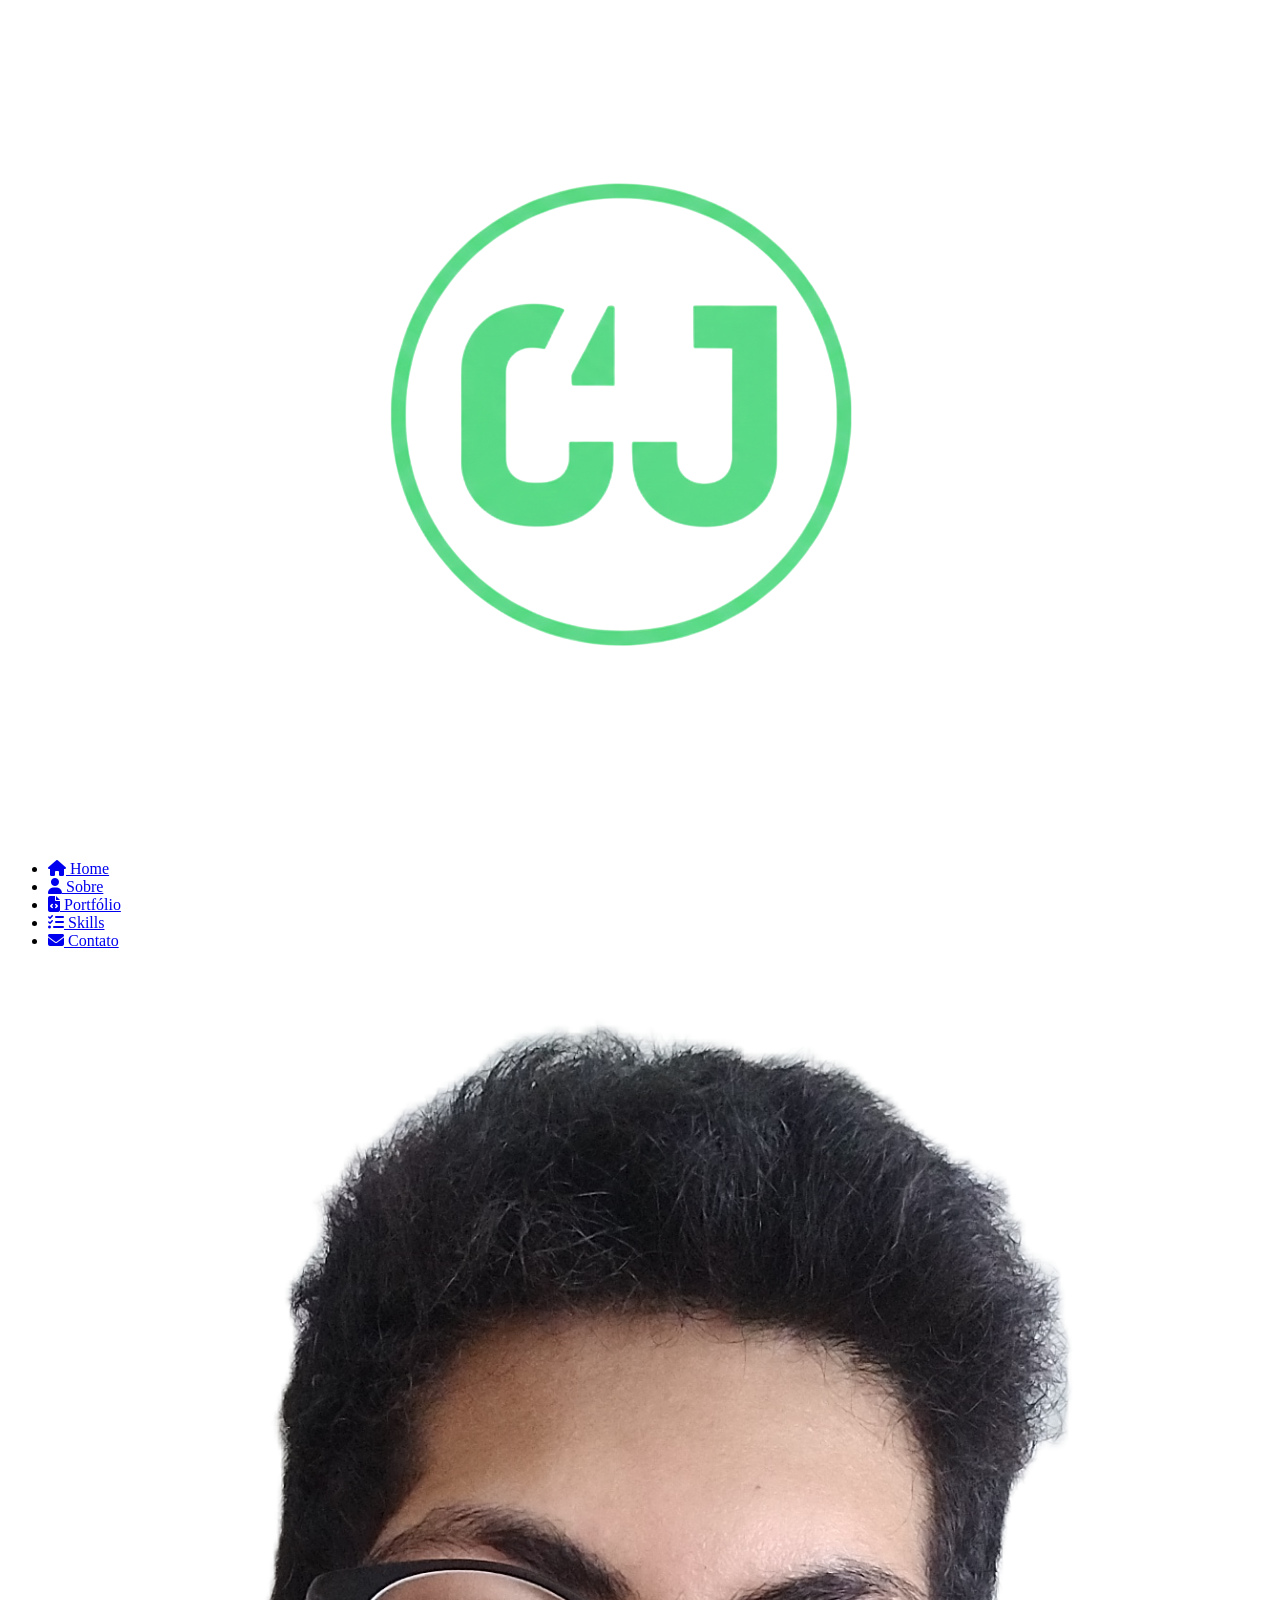
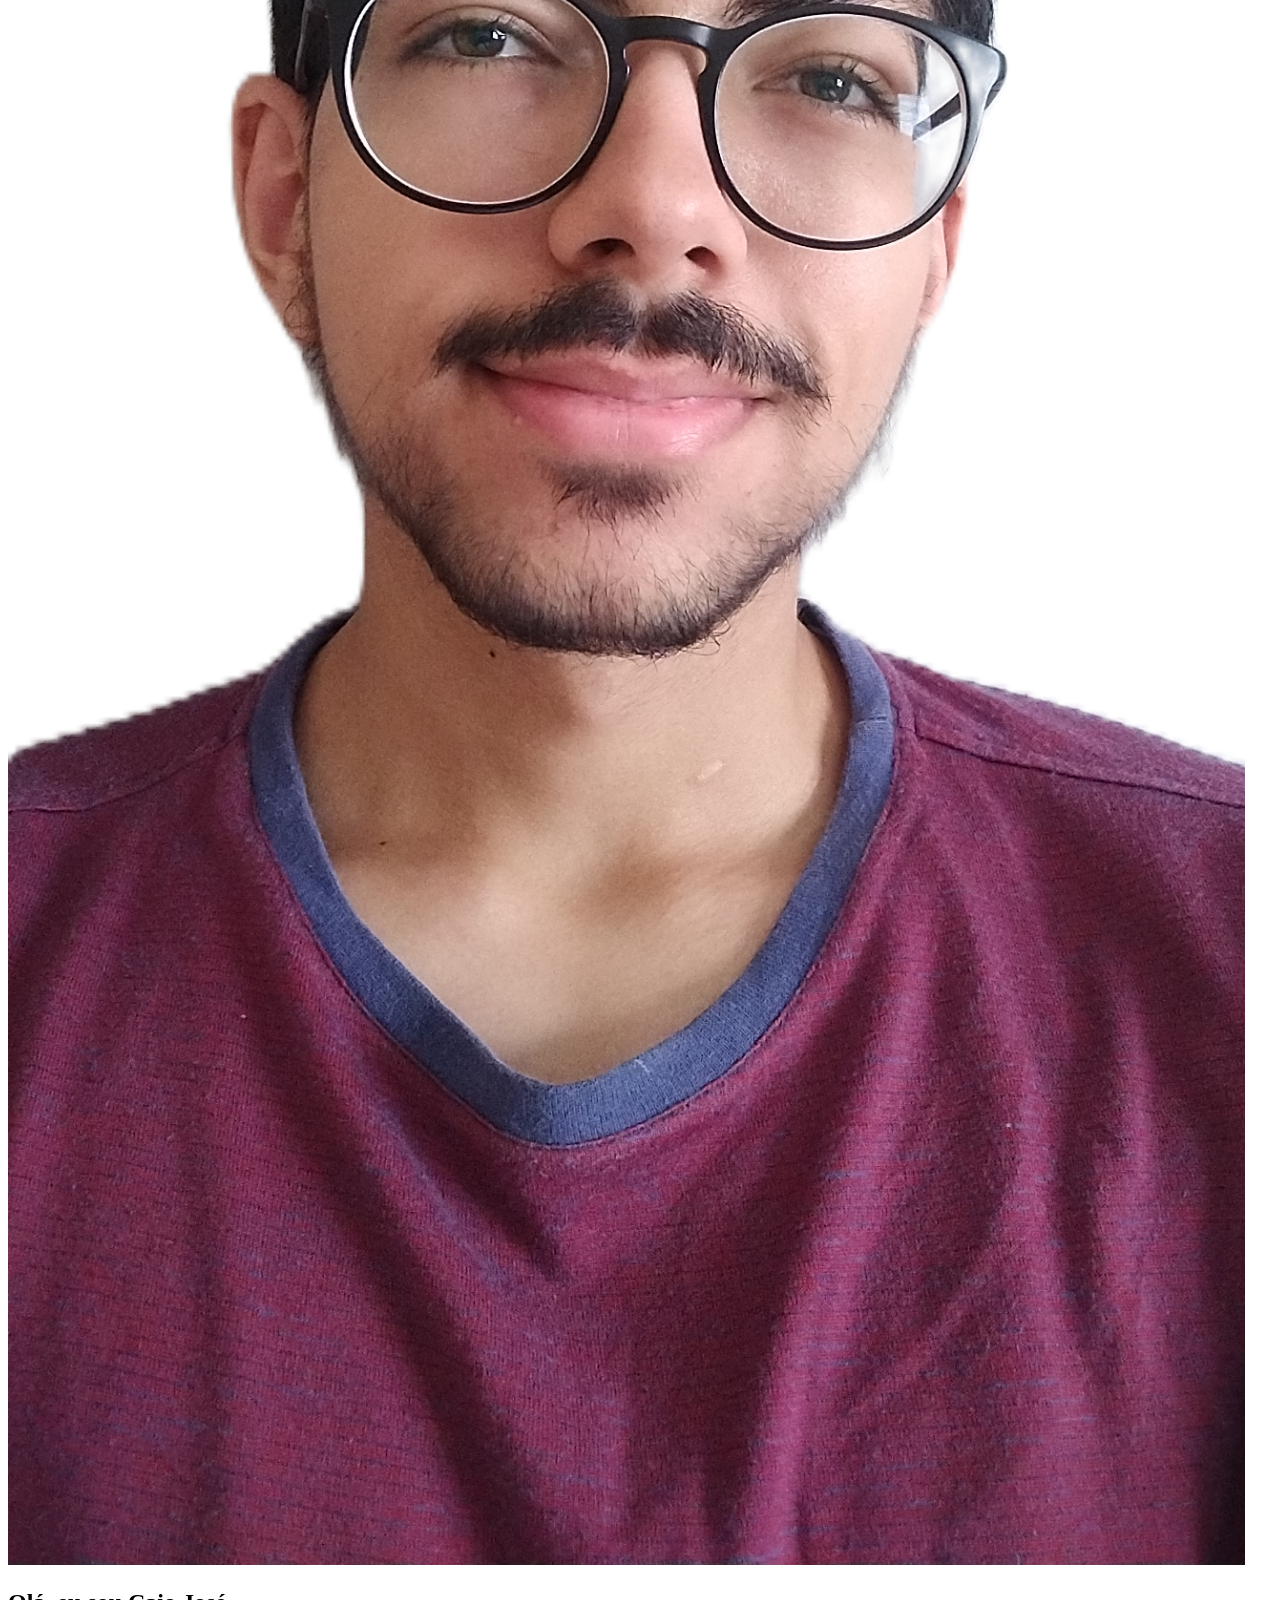
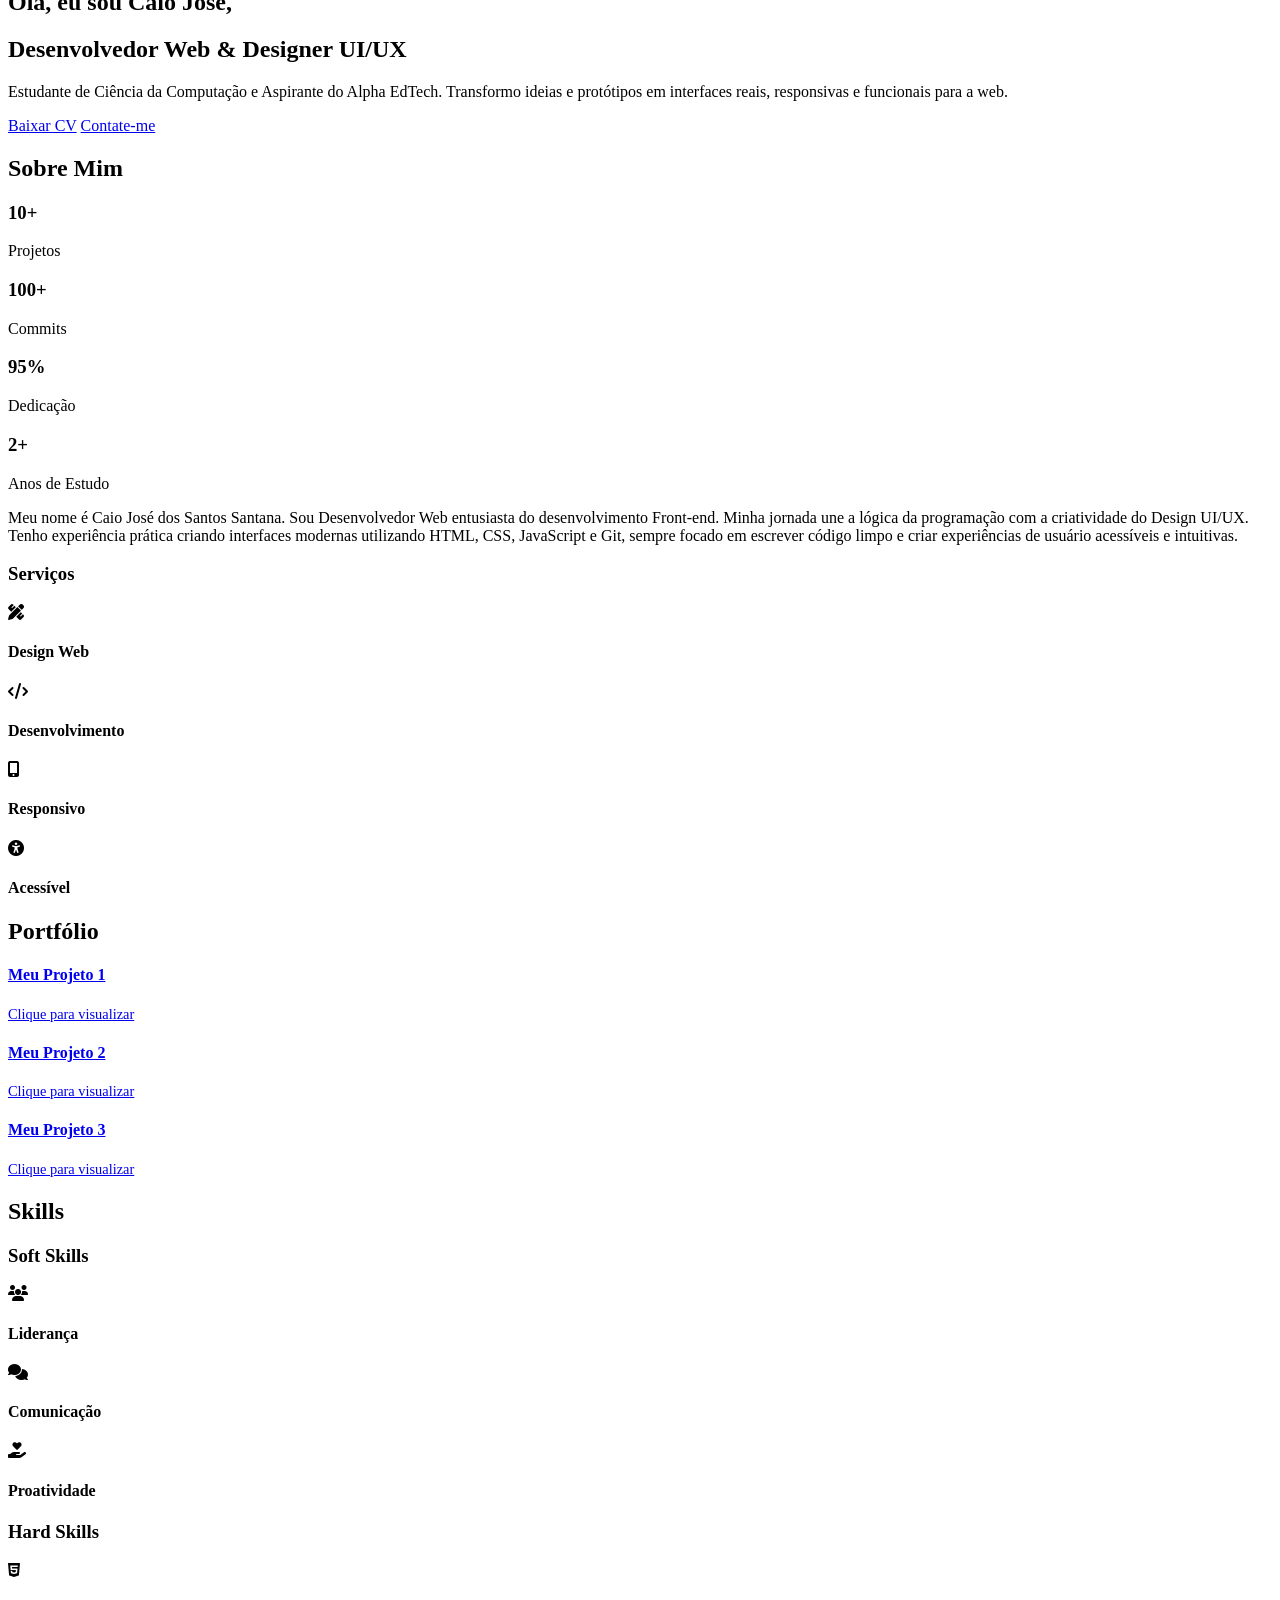
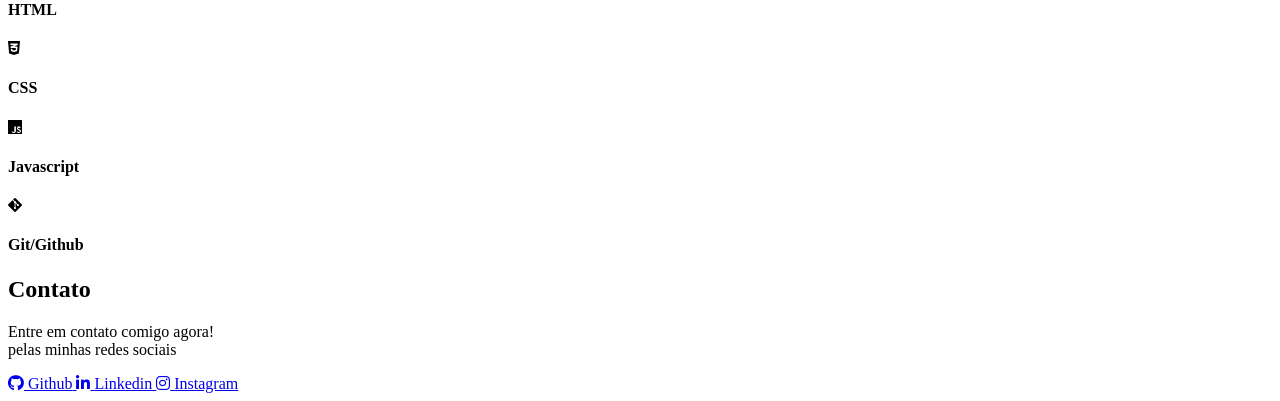
==== index.html @ 1dcded81 "fix images" ====
<!DOCTYPE html>
<html lang="pt-br">
<head>
    <meta charset="UTF-8">
    <meta name="viewport" content="width=device-width, initial-scale=1.0">
    <title>Portfólio - Caio José</title>

    <link rel="preconnect" href="https://fonts.googleapis.com">
    <link rel="preconnect" href="https://fonts.gstatic.com" crossorigin>
    <link href="https://fonts.googleapis.com/css2?family=Poppins:wght@300;400;500;600;700&display=swap" rel="stylesheet">

    <link rel="stylesheet" href="https://cdnjs.cloudflare.com/ajax/libs/font-awesome/6.4.0/css/all.min.css">

    <link rel="stylesheet" href="style.css">
</head>
<body>

    <aside class="sidebar">
        <div class="logo-container">
            <img src="/imagens/Logo CJ.png" alt="Logo CJ" class="logo">
        </div>

        <nav class="main-nav">
            <ul>
                <li class="active"><a href="#home"><i class="fa-solid fa-house"></i> Home</a></li>
                <li><a href="#sobre"><i class="fa-solid fa-user"></i> Sobre</a></li>
                <li><a href="#portfolio"><i class="fa-solid fa-file-code"></i> Portfólio</a></li>
                <li><a href="#skills"><i class="fa-solid fa-list-check"></i> Skills</a></li>
                <li><a href="#contato"><i class="fa-solid fa-envelope"></i> Contato</a></li>
            </ul>
        </nav>
    </aside>

    <main class="main-content">

        <section id="home" class="home-section">
            <div class="home-content">
                <div class="profile-image-container">
                    <img src="/imagens/Foto profile.png" alt="Foto de Caio José" class="profile-image">
                </div>
                <div class="home-text">
                    <h1>Olá, eu sou <span class="highlight">Caio José</span>,</h1>
                    <h2>Desenvolvedor Web & Designer UI/UX</h2>
                    <p>Estudante de Ciência da Computação e Aspirante do Alpha EdTech. Transformo ideias e protótipos em interfaces reais, responsivas e funcionais para a web.</p>
                    <div class="home-buttons">
                        <a href="../CV/cv_0542487660193746.rtf" download class="btn btn-primary">Baixar CV</a>
                        
                        <a href="#contato" class="btn btn-secondary">Contate-me</a>
                    </div>
                </div>
            </div>
        </section>

        <section id="sobre" class="section-container">
            <h2 class="section-title">Sobre Mim</h2>
            
            <div class="sobre-content">
                <div class="stats-grid">
                    <div class="stat-item">
                        <h3>10+</h3>
                        <p>Projetos</p>
                    </div>
                    <div class="stat-item">
                        <h3>100+</h3>
                        <p>Commits</p>
                    </div>
                    <div class="stat-item">
                        <h3>95%</h3>
                        <p>Dedicação</p>
                    </div>
                    <div class="stat-item">
                        <h3>2+</h3>
                        <p>Anos de Estudo</p>
                    </div>
                </div>
                
                <div class="sobre-text">
                    <p>Meu nome é Caio José dos Santos Santana. Sou Desenvolvedor Web entusiasta do desenvolvimento Front-end. Minha jornada une a lógica da programação com a criatividade do Design UI/UX. Tenho experiência prática criando interfaces modernas utilizando HTML, CSS, JavaScript e Git, sempre focado em escrever código limpo e criar experiências de usuário acessíveis e intuitivas.</p>
                </div>
            </div>

            <h3 class="subsection-title">Serviços</h3>
            <div class="services-grid">
                <div class="service-card">
                    <i class="fa-solid fa-pen-ruler service-icon"></i>
                    <h4>Design Web</h4>
                </div>
                <div class="service-card">
                    <i class="fa-solid fa-code service-icon"></i>
                    <h4>Desenvolvimento</h4>
                </div>
                <div class="service-card">
                    <i class="fa-solid fa-mobile-screen-button service-icon"></i>
                    <h4>Responsivo</h4>
                </div>
                <div class="service-card">
                    <i class="fa-solid fa-universal-access service-icon"></i>
                    <h4>Acessível</h4>
                </div>
            </div>
        </section>

        <section id="portfolio" class="section-container">
             <h2 class="section-title">Portfólio</h2>
             <div class="portfolio-grid">
                
                 <a href="https://coldpotato34.github.io/Projeto-css-1/html/index.html" target="_blank" class="portfolio-link">
                     <div class="project-card">
                         <div class="project-image" style="background-image: url('/imagens/Card2.png');"></div>
                         <div class="project-info">
                             <h4>Meu Projeto 1</h4>
                             <p style="font-size: 0.9rem;">Clique para visualizar</p>
                         </div>
                     </div>
                 </a>

                 <a href="https://coldpotato34.github.io/Projeto-css-2/html/index.html" target="_blank" class="portfolio-link">
                    <div class="project-card">
                        <div class="project-image" style="background-image: url('/imagens/Card3.png');"></div>
                        <div class="project-info">
                            <h4>Meu Projeto 2</h4>
                            <p style="font-size: 0.9rem;">Clique para visualizar</p>
                        </div>
                    </div>
                </a>

                <a href="https://coldpotato34.github.io/Projeto-js-1/html/index.html" target="_blank" class="portfolio-link">
                    <div class="project-card">
                        <div class="project-image" style="background-image: url('/imagens/Card1.png');"></div>
                        <div class="project-info">
                            <h4>Meu Projeto 3</h4>
                            <p style="font-size: 0.9rem;">Clique para visualizar</p>
                        </div>
                    </div>
                </a>

             </div>
        </section>

        <section id="skills" class="section-container">
            <h2 class="section-title">Skills</h2>

            <h3 class="subsection-title">Soft Skills</h3>
            <div class="skills-grid soft-skills">
                <div class="skill-card blue">
                    <i class="fa-solid fa-users skill-icon"></i>
                    <h4>Liderança</h4>
                </div>
                <div class="skill-card blue">
                    <i class="fa-solid fa-comments skill-icon"></i>
                    <h4>Comunicação</h4>
                </div>
                <div class="skill-card blue">
                    <i class="fa-solid fa-hand-holding-heart skill-icon"></i>
                    <h4>Proatividade</h4>
                </div>
            </div>

            <h3 class="subsection-title">Hard Skills</h3>
            <div class="skills-grid hard-skills">
                <div class="skill-card green">
                    <i class="fa-brands fa-html5 skill-icon"></i>
                    <h4>HTML</h4>
                </div>
                <div class="skill-card green">
                    <i class="fa-brands fa-css3-alt skill-icon"></i>
                    <h4>CSS</h4>
                </div>
                <div class="skill-card green">
                    <i class="fa-brands fa-js skill-icon"></i>
                    <h4>Javascript</h4>
                </div>
                <div class="skill-card green">
                    <i class="fa-brands fa-git-alt skill-icon"></i>
                    <h4>Git/Github</h4>
                </div>
            </div>
        </section>

        <section id="contato" class="section-container">
            <h2 class="section-title">Contato</h2>
            <p class="contato-subtitle">Entre em contato comigo agora!<br>pelas minhas redes sociais</p>

            <div class="social-links">
                <a href="https://github.com/ColdPotato34" class="social-icon" target="_blank">
                    <i class="fa-brands fa-github"></i>
                    <span>Github</span>
                </a>
                <a href="https://www.linkedin.com/in/caio-jose-dos-santos-santana-40a650268" class="social-icon" target="_blank">
                    <i class="fa-brands fa-linkedin-in"></i>
                    <span>Linkedin</span>
                </a>
                <a href="https://www.instagram.com/caiojss1?igsh=MTdlcGp5YW1hdmt3NA==" class="social-icon" target="_blank">
                    <i class="fa-brands fa-instagram"></i>
                    <span>Instagram</span>
                </a>
            </div>
        </section>

    </main>

    <script src="scripts.js" defer></script>
</body>
</html>
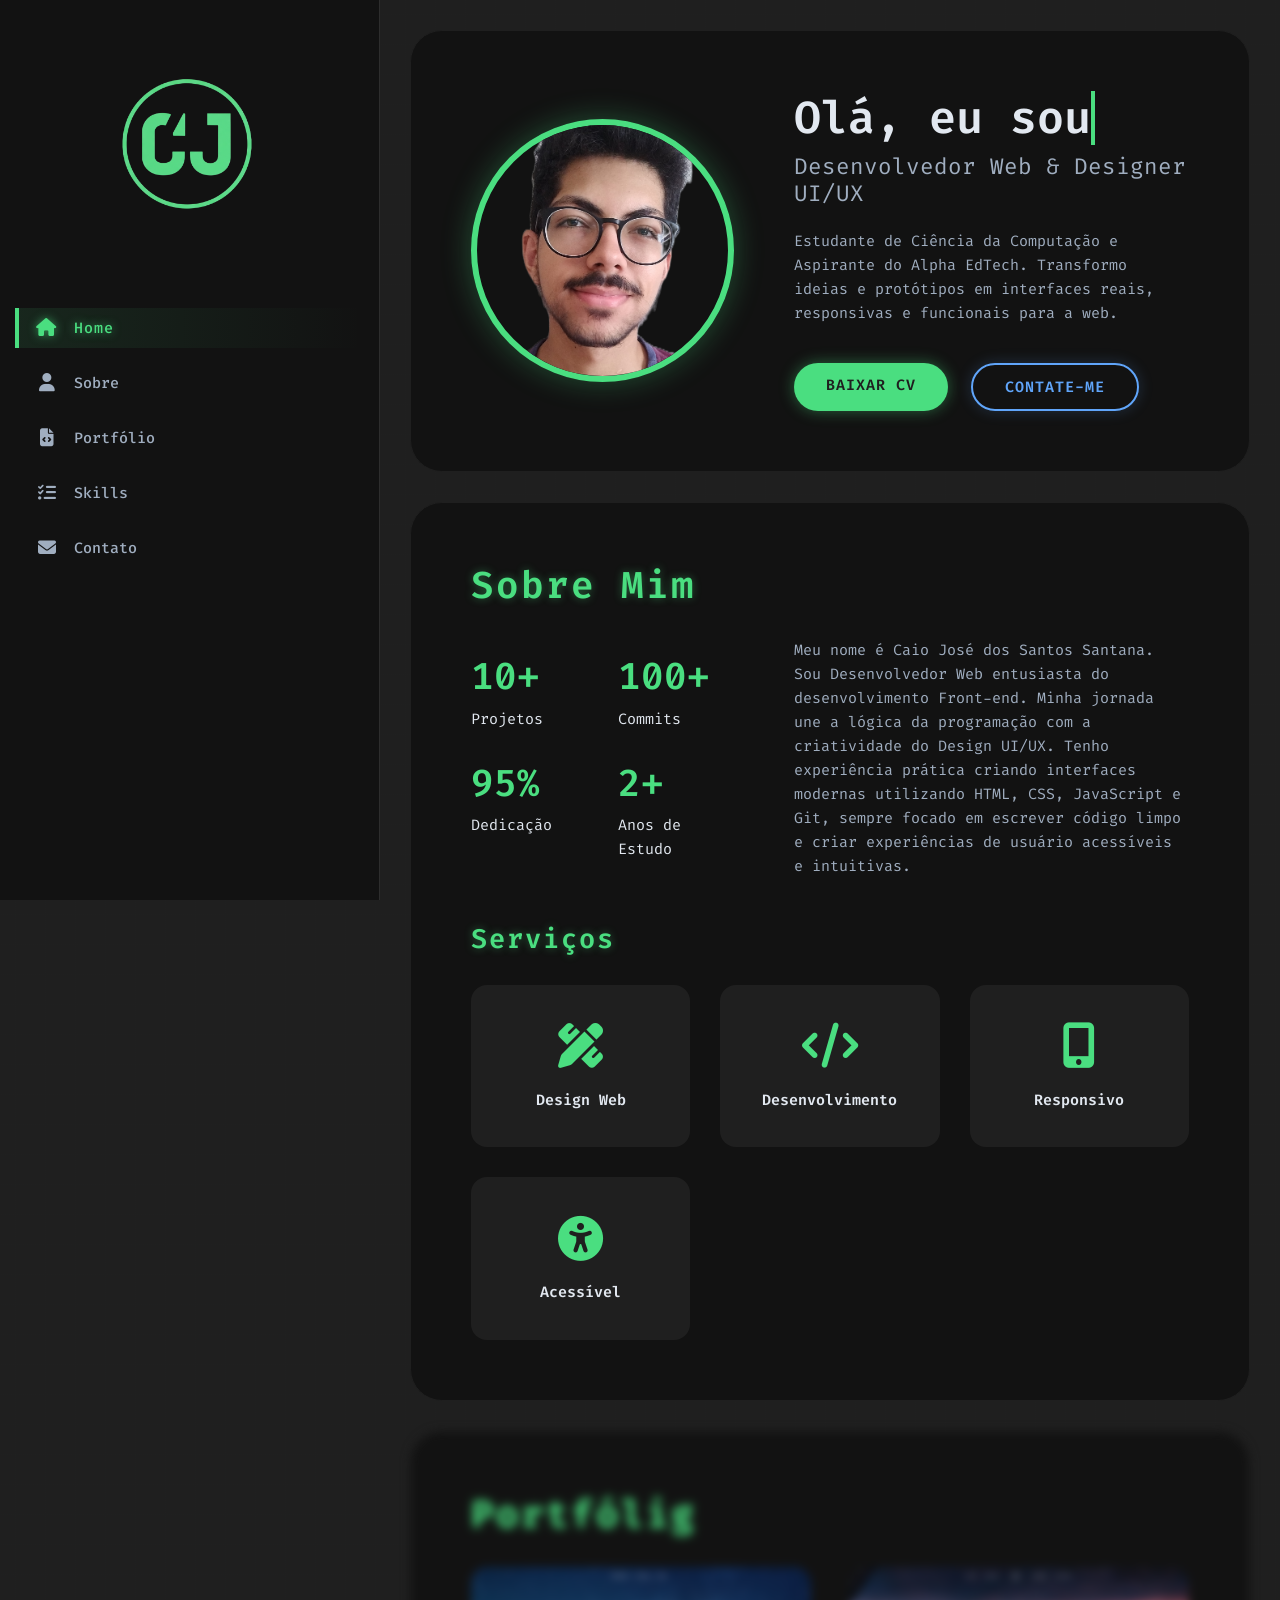
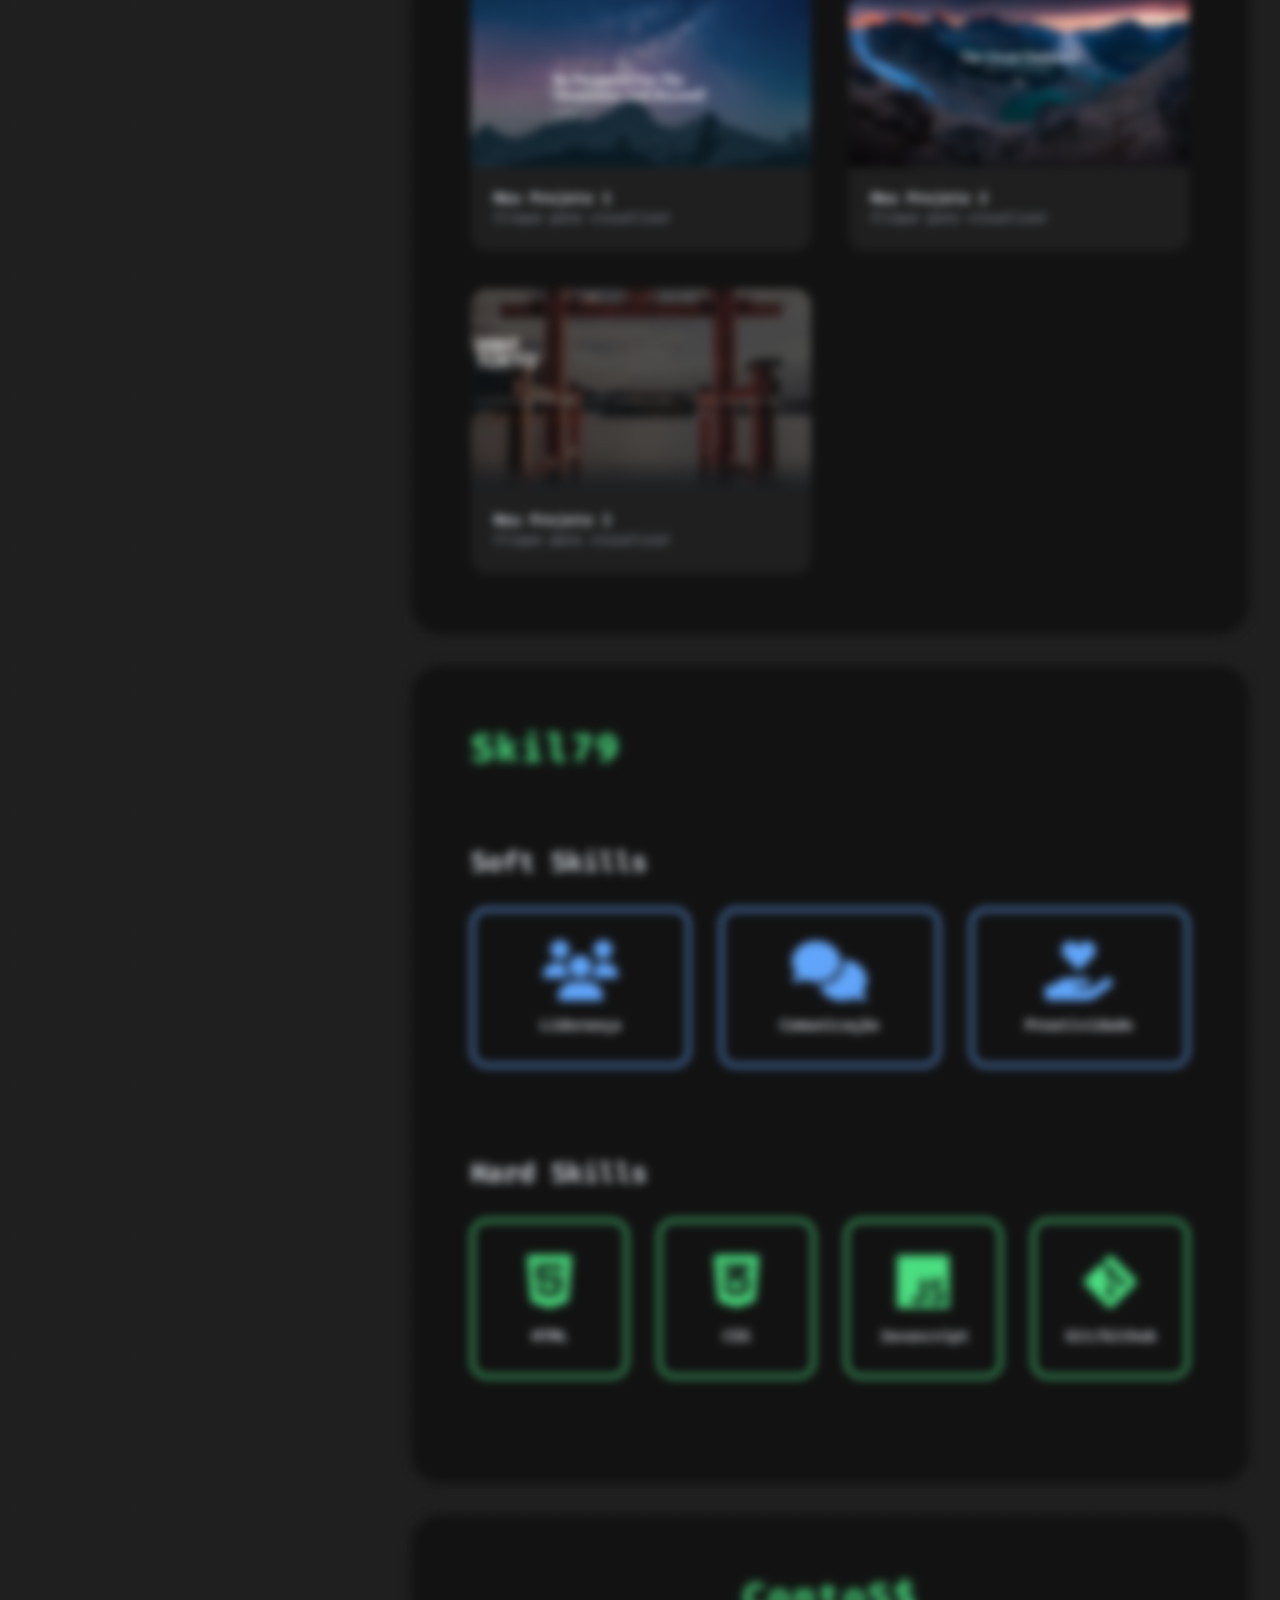
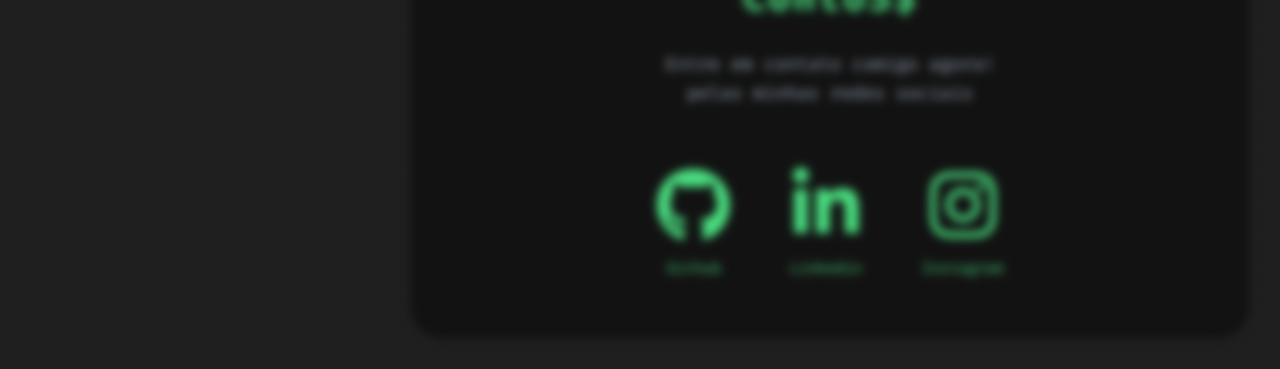
==== commit 73f2a2bf: "feat: complete layout update, animations, and responsiveness." ====
--- a/index.html
+++ b/index.html
@@ -7,26 +7,25 @@
 
     <link rel="preconnect" href="https://fonts.googleapis.com">
     <link rel="preconnect" href="https://fonts.gstatic.com" crossorigin>
-    <link href="https://fonts.googleapis.com/css2?family=Poppins:wght@300;400;500;600;700&display=swap" rel="stylesheet">
+    <link href="https://fonts.googleapis.com/css2?family=Fira+Code:wght@300;400;500;600;700&display=swap" rel="stylesheet">
 
     <link rel="stylesheet" href="https://cdnjs.cloudflare.com/ajax/libs/font-awesome/6.4.0/css/all.min.css">
-
     <link rel="stylesheet" href="style.css">
 </head>
 <body>
 
     <aside class="sidebar">
         <div class="logo-container">
-            <img src="/imagens/Logo CJ.png" alt="Logo CJ" class="logo">
+            <img src="imagens/Logo-CJ.png" alt="Logo CJ" class="logo">
         </div>
 
         <nav class="main-nav">
             <ul>
-                <li class="active"><a href="#home"><i class="fa-solid fa-house"></i> Home</a></li>
-                <li><a href="#sobre"><i class="fa-solid fa-user"></i> Sobre</a></li>
-                <li><a href="#portfolio"><i class="fa-solid fa-file-code"></i> Portfólio</a></li>
-                <li><a href="#skills"><i class="fa-solid fa-list-check"></i> Skills</a></li>
-                <li><a href="#contato"><i class="fa-solid fa-envelope"></i> Contato</a></li>
+                <li class="active"><a href="#home" class="hacker-link"><i class="fa-solid fa-house"></i> Home</a></li>
+                <li><a href="#sobre" class="hacker-link"><i class="fa-solid fa-user"></i> Sobre</a></li>
+                <li><a href="#portfolio" class="hacker-link"><i class="fa-solid fa-file-code"></i> Portfólio</a></li>
+                <li><a href="#skills" class="hacker-link"><i class="fa-solid fa-list-check"></i> Skills</a></li>
+                <li><a href="#contato" class="hacker-link"><i class="fa-solid fa-envelope"></i> Contato</a></li>
             </ul>
         </nav>
     </aside>
@@ -36,15 +35,15 @@
         <section id="home" class="home-section">
             <div class="home-content">
                 <div class="profile-image-container">
-                    <img src="/imagens/Foto profile.png" alt="Foto de Caio José" class="profile-image">
+                    <img src="imagens/Foto-profile.png" alt="Foto de Caio José" class="profile-image">
                 </div>
                 <div class="home-text">
-                    <h1>Olá, eu sou <span class="highlight">Caio José</span>,</h1>
+                    <h1 class="typing-effect" data-text="Olá, eu sou Caio José,"></h1>
+                    
                     <h2>Desenvolvedor Web & Designer UI/UX</h2>
                     <p>Estudante de Ciência da Computação e Aspirante do Alpha EdTech. Transformo ideias e protótipos em interfaces reais, responsivas e funcionais para a web.</p>
                     <div class="home-buttons">
-                        <a href="../CV/cv_0542487660193746.rtf" download class="btn btn-primary">Baixar CV</a>
-                        
+                        <a href="CV/cv_0542487660193746.rtf" download class="btn btn-primary">Baixar CV</a>
                         <a href="#contato" class="btn btn-secondary">Contate-me</a>
                     </div>
                 </div>
@@ -52,7 +51,7 @@
         </section>
 
         <section id="sobre" class="section-container">
-            <h2 class="section-title">Sobre Mim</h2>
+            <h2 class="section-title hacker-title" data-value="Sobre Mim">Sobre Mim</h2>
             
             <div class="sobre-content">
                 <div class="stats-grid">
@@ -79,7 +78,7 @@
                 </div>
             </div>
 
-            <h3 class="subsection-title">Serviços</h3>
+            <h3 class="subsection-title hacker-title" data-value="Serviços">Serviços</h3>
             <div class="services-grid">
                 <div class="service-card">
                     <i class="fa-solid fa-pen-ruler service-icon"></i>
@@ -101,44 +100,40 @@
         </section>
 
         <section id="portfolio" class="section-container">
-             <h2 class="section-title">Portfólio</h2>
+             <h2 class="section-title hacker-title" data-value="Portfólio">Portfólio</h2>
              <div class="portfolio-grid">
-                
                  <a href="https://coldpotato34.github.io/Projeto-css-1/html/index.html" target="_blank" class="portfolio-link">
                      <div class="project-card">
-                         <div class="project-image" style="background-image: url('/imagens/Card2.png');"></div>
+                         <div class="project-image" style="background-image: url('imagens/Card2.png');"></div>
                          <div class="project-info">
                              <h4>Meu Projeto 1</h4>
                              <p style="font-size: 0.9rem;">Clique para visualizar</p>
                          </div>
                      </div>
                  </a>
-
                  <a href="https://coldpotato34.github.io/Projeto-css-2/html/index.html" target="_blank" class="portfolio-link">
                     <div class="project-card">
-                        <div class="project-image" style="background-image: url('/imagens/Card3.png');"></div>
+                        <div class="project-image" style="background-image: url('imagens/Card3.png');"></div>
                         <div class="project-info">
                             <h4>Meu Projeto 2</h4>
                             <p style="font-size: 0.9rem;">Clique para visualizar</p>
                         </div>
                     </div>
                 </a>
-
                 <a href="https://coldpotato34.github.io/Projeto-js-1/html/index.html" target="_blank" class="portfolio-link">
                     <div class="project-card">
-                        <div class="project-image" style="background-image: url('/imagens/Card1.png');"></div>
+                        <div class="project-image" style="background-image: url('imagens/Card1.png');"></div>
                         <div class="project-info">
                             <h4>Meu Projeto 3</h4>
                             <p style="font-size: 0.9rem;">Clique para visualizar</p>
                         </div>
                     </div>
                 </a>
-
              </div>
         </section>
 
         <section id="skills" class="section-container">
-            <h2 class="section-title">Skills</h2>
+            <h2 class="section-title hacker-title" data-value="Skills">Skills</h2>
 
             <h3 class="subsection-title">Soft Skills</h3>
             <div class="skills-grid soft-skills">
@@ -178,7 +173,7 @@
         </section>
 
         <section id="contato" class="section-container">
-            <h2 class="section-title">Contato</h2>
+            <h2 class="section-title hacker-title" data-value="Contato">Contato</h2>
             <p class="contato-subtitle">Entre em contato comigo agora!<br>pelas minhas redes sociais</p>
 
             <div class="social-links">
--- a/style.css
+++ b/style.css
@@ -0,0 +1,762 @@
+/* Variáveis e Reset */
+:root {
+    --bg-primary: #1F1F1F;
+    --bg-secondary: #121212;
+    --accent-green: #4ADE80;
+    --accent-blue: #60A5FA;
+    --text-light: #E2E8F0;
+    --font-main: 'Fira Code', monospace;
+    --font-mono: 'Fira Code', monospace;
+    --sidebar-width: 380px;
+}
+
+* {
+    margin: 0;
+    padding: 0;
+    box-sizing: border-box;
+}
+
+html {
+    scroll-behavior: smooth;
+    font-size: 15px;
+    /* Evita overflow horizontal no mobile */
+    overflow-x: hidden;
+}
+
+body {
+    font-family: var(--font-main);
+    background-color: var(--bg-primary);
+    color: var(--text-light);
+    display: flex;
+    min-height: 100vh;
+    overflow-x: hidden;
+    position: relative;
+    
+    /* Background Grid Estático */
+    background-image: 
+        linear-gradient(rgba(31, 31, 31, 0.95), rgba(31, 31, 31, 0.95)),
+        linear-gradient(0deg, transparent 24%, rgba(74, 222, 128, 0.05) 25%, rgba(74, 222, 128, 0.05) 26%, transparent 27%, transparent 74%, rgba(74, 222, 128, 0.05) 75%, rgba(74, 222, 128, 0.05) 76%, transparent 77%, transparent),
+        linear-gradient(90deg, transparent 24%, rgba(74, 222, 128, 0.05) 25%, rgba(74, 222, 128, 0.05) 26%, transparent 27%, transparent 74%, rgba(74, 222, 128, 0.05) 75%, rgba(74, 222, 128, 0.05) 76%, transparent 77%, transparent);
+    background-size: 100% 100%, 60px 60px, 60px 60px;
+}
+
+/* Animações Keyframes */
+@keyframes slideInLeft {
+    from {
+        transform: translateX(-100%);
+        opacity: 0;
+    }
+    to {
+        transform: translateX(0);
+        opacity: 1;
+    }
+}
+
+@keyframes cyberPopIn {
+    0% {
+        opacity: 0;
+        transform: scale(0.8) translateY(20px);
+        filter: brightness(0) blur(5px);
+    }
+    60% {
+        filter: brightness(2)
+        blur(0px)
+        drop-shadow(0 0 10px var(--accent-green));
+    }
+    100% {
+        opacity: 1;
+        transform: scale(1) translateY(0);
+        filter: brightness(1) drop-shadow(0 0 0 transparent);
+    }
+}
+
+@keyframes blink-cursor {
+    from, to {
+        border-color: transparent;
+    }
+    50% {
+        border-color: var(--accent-green);
+    }
+}
+
+/* Tipografia e Utilitários */
+h1, h2, h3, h4 {
+    font-weight: 600;
+    line-height: 1.2;
+    /* Quebra palavras longas se necessário no mobile */
+    word-wrap: break-word; 
+}
+
+p {
+    font-weight: 400;
+    line-height: 1.6;
+    color: #a0aec0;
+}
+
+a {
+    text-decoration: none;
+    color: inherit;
+}
+
+.highlight {
+    color: var(--accent-green);
+}
+
+.home-content,
+.sobre-content,
+.portfolio-grid,
+.skills-grid,
+.services-grid,
+#contato {
+    max-width: 1100px;
+    margin: 0 auto;
+    width: 100%;
+}
+
+/* Títulos Estilo Hacker */
+.hacker-title {
+    font-family: var(--font-mono);
+    letter-spacing: 2px;
+    color: var(--accent-green);
+    text-shadow: 0 0 8px rgba(74, 222, 128, 0.4);
+    display: inline-block;
+    min-width: 1ch;
+    /* Garante que o título não estoure a tela no mobile */
+    max-width: 100%;
+}
+
+/* Efeito de Digitação */
+.typing-effect {
+    font-family: var(--font-mono);
+    border-right: 4px solid var(--accent-green);
+    white-space: nowrap;
+    overflow: hidden;
+    animation: blink-cursor 0.75s step-end infinite;
+    min-height: 1.2em;
+    color: var(--text-light);
+    display: inline-block;
+    /* Importante para mobile: */
+    max-width: 100%;
+    text-overflow: ellipsis; 
+}
+
+.typing-highlight {
+    color: var(--accent-green);
+    text-shadow: 0 0 10px rgba(74, 222, 128, 0.8);
+}
+
+/* Títulos de Seção */
+.section-title {
+    font-size: 2.5rem;
+    margin-bottom: 2rem;
+    position: relative;
+}
+
+.subsection-title {
+    font-size: 1.8rem;
+    margin: 3rem 0 2rem;
+}
+
+/* Botões com Efeito Scanline e Suporte a Touch */
+.btn {
+    display: inline-block;
+    padding: 12px 32px;
+    border-radius: 50px;
+    font-weight: 600;
+    text-transform: uppercase;
+    letter-spacing: 1px;
+    border: none;
+    cursor: pointer;
+    position: relative;
+    overflow: hidden;
+    z-index: 1;
+    transition: all 0.4s ease;
+    /* Evita zoom duplo no mobile ao clicar rápido */
+    touch-action: manipulation;
+}
+
+.btn::before {
+    content: '';
+    position: absolute;
+    top: 0;
+    left: -100%;
+    width: 100%;
+    height: 100%;
+    background: linear-gradient(120deg, transparent, rgba(255, 255, 255, 0.4), transparent);
+    transition: all 0.6s;
+    z-index: -1;
+}
+
+/* Hover e Active (Touch) */
+.btn:hover,
+.btn:active {
+    transform: translateY(-5px);
+}
+
+.btn:hover::before,
+.btn:active::before {
+    left: 100%;
+}
+
+.btn-primary {
+    background-color: var(--accent-green);
+    color: var(--bg-primary);
+    box-shadow: 0 0 15px rgba(74, 222, 128, 0.4);
+}
+
+.btn-primary:hover,
+.btn-primary:active {
+    box-shadow: 0 0 30px var(--accent-green);
+    border: 1px solid #fff;
+}
+
+.btn-secondary {
+    background-color: var(--bg-secondary);
+    color: var(--accent-blue);
+    border: 2px solid var(--accent-blue);
+    box-shadow: 0 0 15px rgba(96, 165, 250, 0.2);
+}
+
+.btn-secondary:hover,
+.btn-secondary:active {
+    background-color: var(--accent-blue);
+    color: var(--bg-primary);
+    box-shadow: 0 0 30px var(--accent-blue);
+}
+
+/* Sidebar */
+.sidebar {
+    width: var(--sidebar-width);
+    height: 100vh;
+    position: fixed;
+    top: 0;
+    left: 0;
+    background-color: var(--bg-secondary);
+    padding: 2rem 1rem;
+    display: flex;
+    flex-direction: column;
+    z-index: 100;
+    overflow-y: auto;
+    border-right: 1px solid #2d2d2d;
+    animation: slideInLeft 0.8s ease-out forwards;
+}
+
+.logo-container {
+    margin-bottom: 3rem;
+    display: flex;
+    justify-content: center;
+}
+
+.logo {
+    width: 350px;
+    height: auto;
+    display: block;
+    object-fit: contain;
+    animation: cyberPopIn 1s cubic-bezier(0.34, 1.56, 0.64, 1) forwards;
+    opacity: 0;
+    animation-delay: 0.5s;
+}
+
+.main-nav ul {
+    list-style: none;
+}
+
+.main-nav li {
+    margin-bottom: 1rem;
+}
+
+.main-nav a {
+    display: flex;
+    align-items: center;
+    font-weight: 500;
+    padding: 10px 15px;
+    transition: all 0.3s ease;
+    border-left: 4px solid transparent;
+    color: #a0aec0;
+}
+
+.main-nav a i {
+    margin-right: 15px;
+    font-size: 1.2rem;
+    width: 25px;
+    text-align: center;
+}
+
+.main-nav li.active a,
+.main-nav li a:hover {
+    color: var(--accent-green);
+    text-shadow: 0 0 10px rgba(74, 222, 128, 0.6);
+    border-left-color: var(--accent-green);
+    background: linear-gradient(to right, rgba(74, 222, 128, 0.1), transparent);
+    font-family: var(--font-mono);
+    letter-spacing: 1px;
+}
+
+/* Conteúdo Principal */
+.main-content {
+    margin-left: var(--sidebar-width);
+    flex: 1;
+    width: calc(100% - var(--sidebar-width));
+    padding: 2rem;
+    position: relative;
+    z-index: 1;
+}
+
+section {
+    background-color: var(--bg-secondary);
+    border-radius: 32px;
+    margin-bottom: 2rem;
+    padding: 4rem;
+    display: flex;
+    flex-direction: column;
+    justify-content: center;
+    scroll-margin-top: 2rem;
+    border: 1px solid #1f1f1f;
+    transition: all 0.8s cubic-bezier(0.25, 0.46, 0.45, 0.94);
+    position: relative;
+    z-index: 2;
+}
+
+/* Animação de Entrada */
+section:not(#home) {
+    opacity: 0;
+    transform: translateY(50px) scale(0.95);
+    filter: blur(5px);
+}
+
+section.section-visible {
+    opacity: 1 !important;
+    transform: translateY(0) scale(1) !important;
+    filter: blur(0) !important;
+}
+
+/* Home */
+.home-content {
+    display: flex;
+    align-items: center;
+    gap: 4rem;
+}
+
+.profile-image-container {
+    flex: 1;
+    display: flex;
+    justify-content: center;
+    align-items: center;
+}
+
+.profile-image {
+    width: 350px;
+    height: 350px;
+    object-fit: cover;
+    object-position: center 20%;
+    border-radius: 50%;
+    border: 6px solid var(--accent-green);
+    box-shadow: 0 0 30px rgba(74, 222, 128, 0.3);
+    max-width: 100%;
+    height: auto;
+    aspect-ratio: 1/1;
+    animation: cyberPopIn 1s cubic-bezier(0.34, 1.56, 0.64, 1) forwards;
+    opacity: 0;
+    animation-delay: 1.2s;
+}
+
+.home-text {
+    flex: 1.5;
+    display: flex;
+    flex-direction: column;
+    align-items: flex-start;
+    /* Garante que o texto não ultrapasse o container */
+    max-width: 100%;
+}
+
+.home-text h1 {
+    font-size: 3rem;
+    margin-bottom: 0.5rem;
+    min-height: 1.2em;
+}
+
+.home-text h2 {
+    font-size: 1.5rem;
+    font-weight: 400;
+    margin-bottom: 1.5rem;
+    color: #a0aec0;
+}
+
+.home-text p {
+    margin-bottom: 2.5rem;
+    max-width: 600px;
+}
+
+.home-buttons {
+    display: flex;
+    gap: 1.5rem;
+    flex-wrap: wrap; /* Permite que os botões caiam de linha se faltar espaço */
+}
+
+/* Sobre Mim */
+.sobre-content {
+    display: flex;
+    gap: 4rem;
+    align-items: center;
+}
+
+.stats-grid {
+    display: grid;
+    grid-template-columns: repeat(2, 1fr);
+    gap: 2rem;
+    flex: 1;
+}
+
+.stat-item h3 {
+    font-size: 2.5rem;
+    color: var(--accent-green);
+    margin-bottom: 0.5rem;
+}
+
+.stat-item p {
+    font-size: 1rem;
+    color: var(--text-light);
+}
+
+.sobre-text {
+    flex: 1.5;
+    display: flex;
+    align-items: center;
+}
+
+/* Serviços */
+.services-grid {
+    display: grid;
+    grid-template-columns: repeat(auto-fit, minmax(200px, 1fr));
+    gap: 2rem;
+}
+
+.service-card {
+    background-color: var(--bg-primary);
+    padding: 2.5rem 2rem;
+    border-radius: 16px;
+    text-align: center;
+    transition: all 0.4s cubic-bezier(0.175, 0.885, 0.32, 1.275);
+    position: relative;
+    z-index: 1;
+    border: 1px solid transparent;
+}
+
+/* Hover e Active (Touch) para Serviços */
+.service-card:hover,
+.service-card:active {
+    transform: translateY(-8px) scale(1.02);
+    background-color: #1a1a1a;
+    box-shadow: 0 0 20px rgba(74, 222, 128, 0.4),
+                -3px 0 0 rgba(74, 222, 128, 0.8),
+                3px 0 0 rgba(60, 180, 100, 0.8);
+    border-color: var(--accent-green);
+}
+
+.service-icon {
+    font-size: 3rem;
+    color: var(--accent-green);
+    margin-bottom: 1.5rem;
+    display: inline-block;
+    transition: all 0.4s ease;
+}
+
+.service-card:hover .service-icon,
+.service-card:active .service-icon {
+    text-shadow: 0 0 20px var(--accent-green);
+    transform: scale(1.15) rotate(5deg);
+}
+
+/* Portfólio */
+.portfolio-grid {
+    display: grid;
+    grid-template-columns: repeat(auto-fill, minmax(300px, 1fr));
+    gap: 2.5rem;
+}
+
+.project-card {
+    background-color: var(--bg-primary);
+    border-radius: 16px;
+    overflow: hidden;
+    padding: 0;
+    transition: transform 0.4s ease;
+}
+
+.project-card:hover,
+.project-card:active {
+    transform: translateY(-8px);
+    box-shadow: 0 10px 30px -10px rgba(74, 222, 128, 0.3);
+}
+
+.project-image {
+    height: 200px;
+    background-size: cover;
+    background-position: center;
+    background-color: #333;
+    transition: transform 0.5s ease;
+}
+
+.project-card:hover .project-image,
+.project-card:active .project-image {
+    transform: scale(1.05);
+}
+
+.project-info {
+    padding: 1.5rem;
+}
+
+/* Skills */
+.skills-grid {
+    display: flex;
+    flex-wrap: wrap;
+    gap: 2rem;
+    margin-bottom: 3rem;
+    justify-content: center;
+}
+
+.skill-card {
+    background-color: var(--bg-secondary);
+    border-radius: 16px;
+    padding: 2rem;
+    text-align: center;
+    min-width: 150px;
+    flex: 1;
+    border: 3px solid transparent;
+    transition: all 0.3s ease;
+    position: relative;
+}
+
+.skill-icon {
+    font-size: 4rem;
+    margin-bottom: 1rem;
+    display: block;
+    transition: all 0.4s ease;
+}
+
+.skill-card:hover,
+.skill-card:active {
+    transform: translateY(-8px) scale(1.05);
+    z-index: 2;
+}
+
+/* Cores das Skills (Azul/Verde) */
+.skill-card.blue {
+    border-color: var(--accent-blue);
+}
+
+.skill-card.blue .skill-icon {
+    color: var(--accent-blue);
+}
+
+.skill-card.blue:hover,
+.skill-card.blue:active {
+    background: linear-gradient(145deg, var(--bg-secondary), rgba(96, 165, 250, 0.1));
+    box-shadow: 0 0 30px rgba(96, 165, 250, 0.6);
+}
+
+.skill-card.blue:hover .skill-icon,
+.skill-card.blue:active .skill-icon {
+    text-shadow: 0 0 25px var(--accent-blue);
+    transform: scale(1.1) rotate(-8deg);
+}
+
+.skill-card.green {
+    border-color: var(--accent-green);
+}
+
+.skill-card.green .skill-icon {
+    color: var(--accent-green);
+}
+
+.skill-card.green:hover,
+.skill-card.green:active {
+    background: linear-gradient(145deg, var(--bg-secondary), rgba(74, 222, 128, 0.1));
+    box-shadow: 0 0 30px rgba(74, 222, 128, 0.6);
+}
+
+.skill-card.green:hover .skill-icon,
+.skill-card.green:active .skill-icon {
+    text-shadow: 0 0 25px var(--accent-green);
+    transform: scale(1.1) rotate(8deg);
+}
+
+/* Contato */
+#contato {
+    text-align: center;
+}
+
+.contato-subtitle {
+    font-size: 1.2rem;
+    margin-bottom: 4rem;
+}
+
+.social-links {
+    display: flex;
+    justify-content: center;
+    gap: 4rem;
+    flex-wrap: wrap;
+}
+
+.social-icon {
+    display: flex;
+    flex-direction: column;
+    align-items: center;
+    color: var(--accent-green);
+    transition: transform 0.3s ease;
+}
+
+.social-icon:hover,
+.social-icon:active {
+    transform: translateY(-10px);
+    text-shadow: 0 0 25px var(--accent-green);
+}
+
+.social-icon i {
+    font-size: 5rem;
+    margin-bottom: 1rem;
+}
+
+/* Media Queries */
+
+/* Telas Grandes */
+@media (min-width: 1600px) {
+    html {
+        font-size: 18px;
+    }
+    .profile-image {
+        width: 450px;
+        height: 450px;
+    }
+    .home-content,
+    .sobre-content,
+    .portfolio-grid,
+    .skills-grid,
+    .services-grid {
+        max-width: 1400px;
+    }
+}
+
+/* Tablets e Laptops Menores */
+@media (max-width: 1024px) {
+    .home-content {
+        flex-direction: column;
+        text-align: center;
+        gap: 3rem;
+    }
+    .home-text {
+        align-items: center;
+        text-align: center; /* Centraliza texto no tablet */
+    }
+    .home-buttons {
+        justify-content: center;
+    }
+    .profile-image {
+        width: 300px;
+        height: 300px;
+    }
+    .sobre-content {
+        flex-direction: column;
+    }
+    .sobre-text,
+    .stat-item {
+        text-align: center;
+    }
+    .main-content {
+        margin-left: var(--sidebar-width);
+    }
+    section {
+        padding: 3rem;
+    }
+}
+
+/* Mobile (Tablets em pé e Celulares grandes) */
+@media (max-width: 820px) {
+    .sidebar {
+        display: none;
+    }
+    .main-content {
+        margin-left: 0;
+        width: 100%;
+        padding: 1rem 0;
+    }
+    section {
+        padding: 3rem 1.5rem;
+        border-radius: 24px;
+        margin-bottom: 1rem;
+    }
+    
+    /* Desativa animação de scroll no mobile para performance */
+    section:not(#home) {
+        opacity: 1;
+        transform: none;
+        filter: none;
+    }
+    
+    .section-title,
+    .subsection-title {
+        text-align: center;
+        font-size: 2rem; /* Reduz fonte do título */
+    }
+    
+    .home-text h1 {
+        font-size: 2rem; /* Reduz título principal */
+    }
+    .home-text h2 {
+        font-size: 1.2rem;
+    }
+    .home-text p {
+        margin: 0 auto 2.5rem;
+    }
+    
+    .stats-grid {
+        grid-template-columns: repeat(2, 1fr);
+        justify-items: center;
+    }
+    .social-links {
+        gap: 2rem;
+    }
+    .social-icon i {
+        font-size: 3rem;
+    }
+}
+
+/* Mobile Pequeno (Celulares) */
+@media (max-width: 600px) {
+    section {
+        padding: 2.5rem 1.5rem;
+        border-radius: 20px;
+    }
+    .home-text h1 {
+        font-size: 1.8rem; /* Ajuste fino */
+    }
+    .profile-image {
+        width: 240px;
+        height: 240px;
+    }
+    .social-links {
+        gap: 2rem;
+    }
+    .social-icon i {
+        font-size: 3.5rem;
+    }
+}
+
+/* Mobile Muito Pequeno (iPhone SE, etc) */
+@media (max-width: 380px) {
+    .home-text h1 {
+        font-size: 1.5rem;
+    }
+    .btn {
+        width: 100%;
+        text-align: center;
+        display: block;
+        margin-bottom: 10px;
+    }
+    .home-buttons {
+        flex-direction: column;
+        gap: 0;
+    }
+    .stats-grid {
+        grid-template-columns: 1fr;
+    }
+}
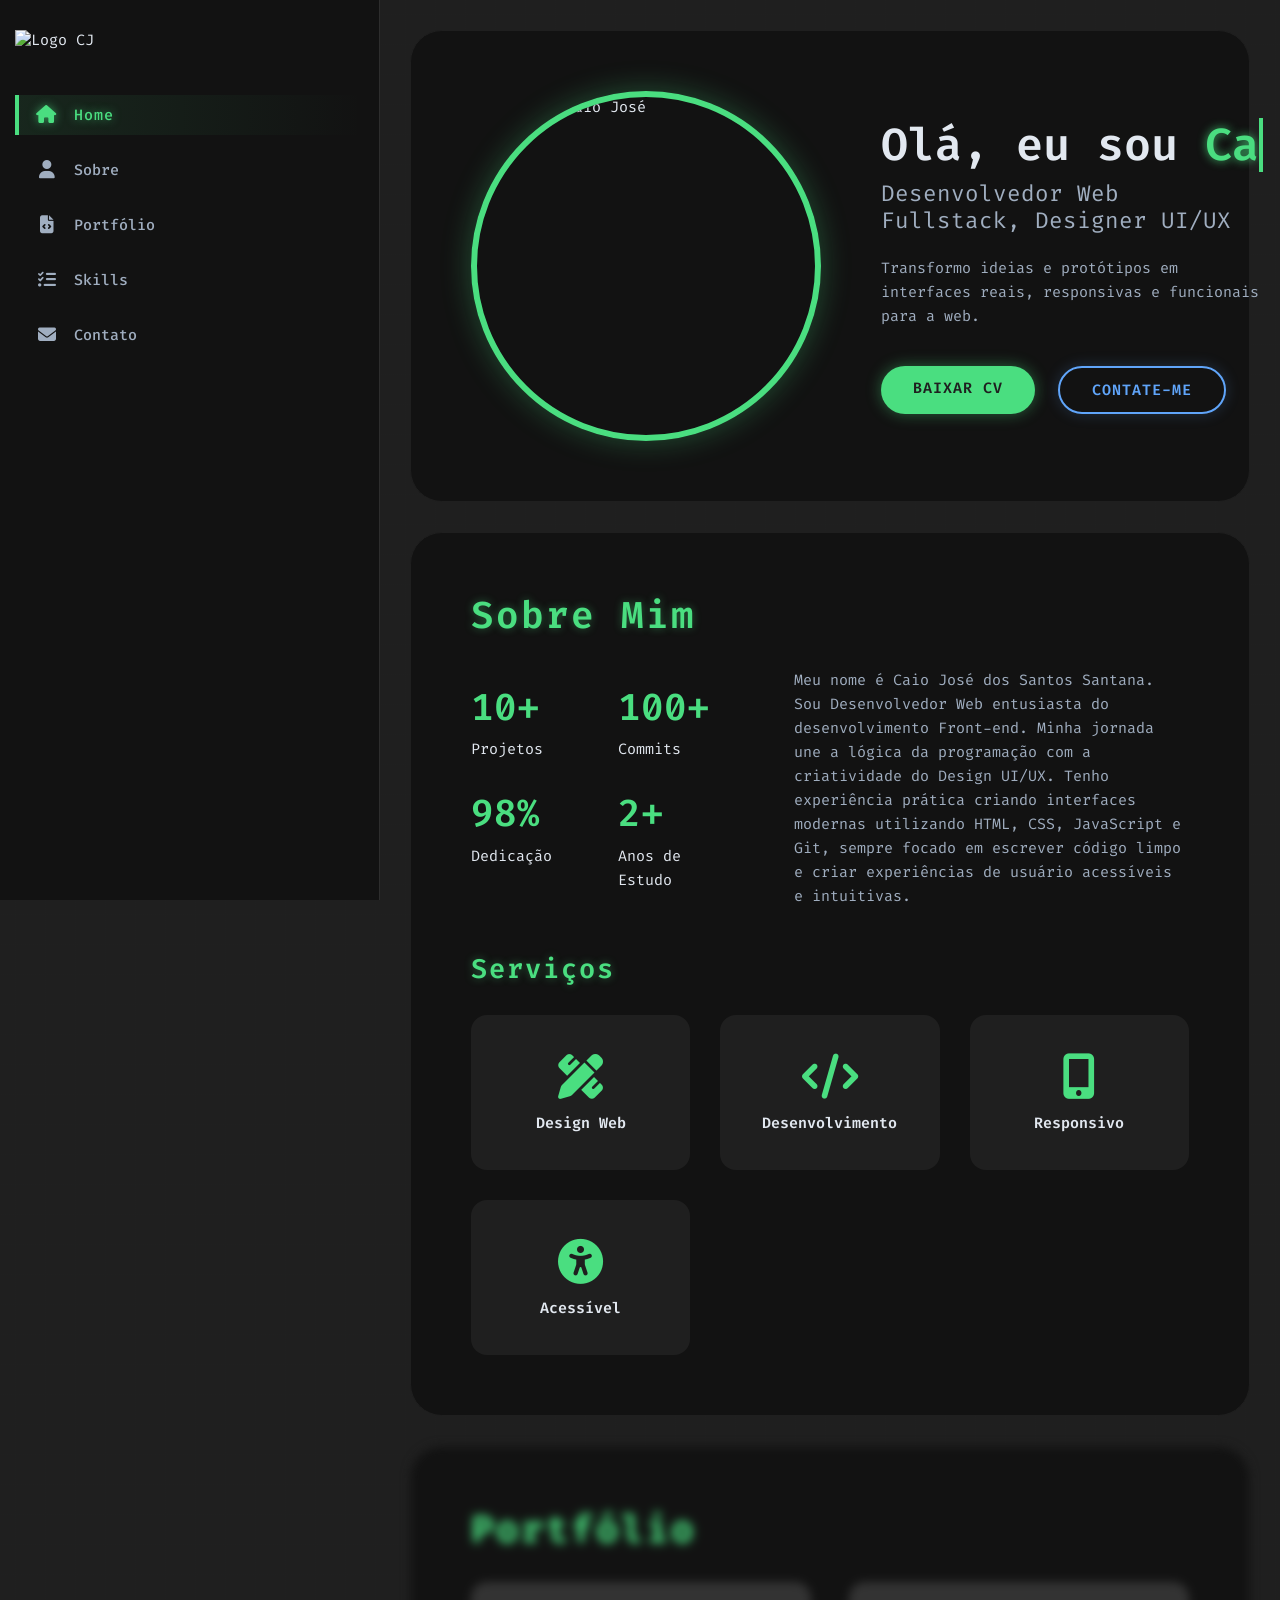
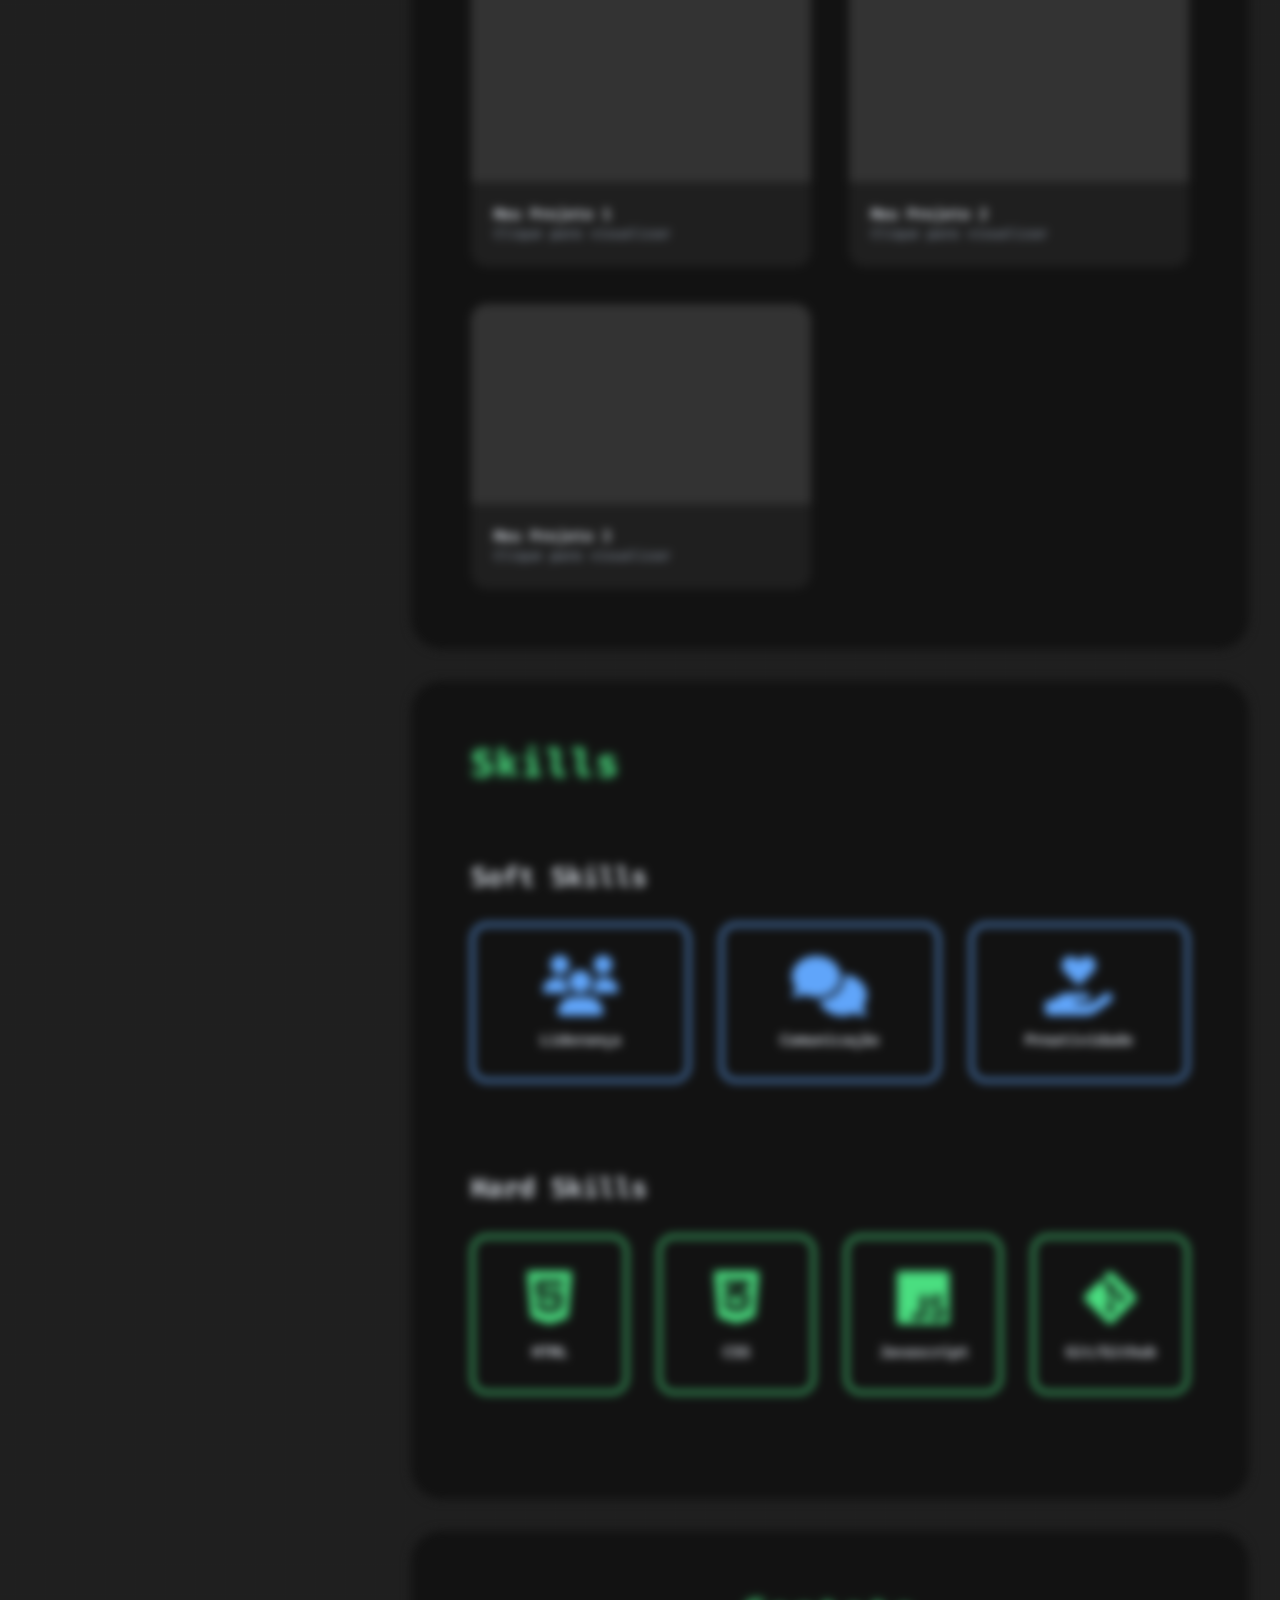
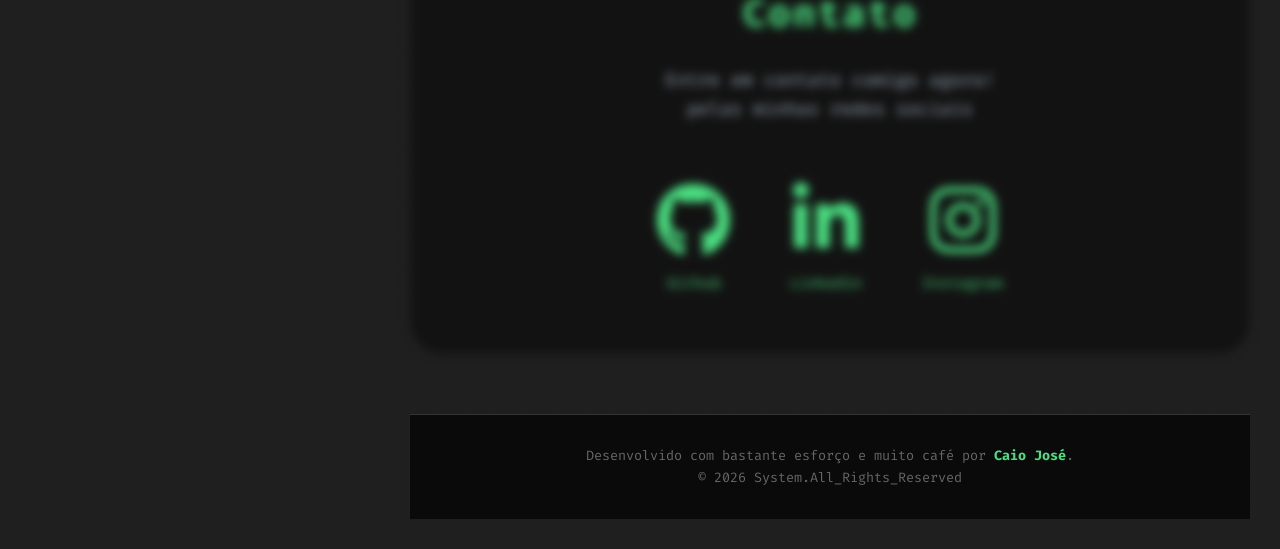
==== commit 558e0407: "Fix: Escape HTML entities and improve mobile tooltip responsiveness" ====
--- a/index.html
+++ b/index.html
@@ -8,15 +8,38 @@
     <link rel="preconnect" href="https://fonts.googleapis.com">
     <link rel="preconnect" href="https://fonts.gstatic.com" crossorigin>
     <link href="https://fonts.googleapis.com/css2?family=Fira+Code:wght@300;400;500;600;700&display=swap" rel="stylesheet">
-
+    
+    <link rel="shortcut icon" href="assets/images/Logo-CJ.png" type="image/png" sizes="32x32">
     <link rel="stylesheet" href="https://cdnjs.cloudflare.com/ajax/libs/font-awesome/6.4.0/css/all.min.css">
-    <link rel="stylesheet" href="style.css">
+    <link rel="stylesheet" href="assets/css/style.css">
 </head>
 <body>
 
+    <header class="mobile-topbar">
+        <h2 class="hacker-title" data-value="&lt;Caio/&gt;">&lt;Caio/&gt;</h2>
+    </header>
+
+    <div class="hacker-bg-animation">
+        <div class="hacker-line"></div>
+        <div class="hacker-line"></div>
+        <div class="hacker-line"></div>
+        <div class="hacker-line"></div>
+        <div class="hacker-line"></div>
+        <div class="hacker-line"></div>
+        <div class="hacker-line"></div>
+        <div class="hacker-line"></div>
+        <div class="hacker-line"></div>
+        <div class="hacker-line"></div>
+        <div class="hacker-line"></div>
+        <div class="hacker-line"></div>
+        <div class="hacker-line"></div>
+        <div class="hacker-line"></div>
+        <div class="hacker-line"></div>
+    </div>
+
     <aside class="sidebar">
         <div class="logo-container">
-            <img src="imagens/Logo-CJ.png" alt="Logo CJ" class="logo">
+            <img src="assets/images/Logo-CJ.png" alt="Logo CJ" class="logo">
         </div>
 
         <nav class="main-nav">
@@ -35,13 +58,13 @@
         <section id="home" class="home-section">
             <div class="home-content">
                 <div class="profile-image-container">
-                    <img src="imagens/Foto-profile.png" alt="Foto de Caio José" class="profile-image">
+                    <img src="assets/images/Foto-profile.png" alt="Foto de Caio José" class="profile-image">
                 </div>
                 <div class="home-text">
                     <h1 class="typing-effect" data-text="Olá, eu sou Caio José,"></h1>
                     
-                    <h2>Desenvolvedor Web & Designer UI/UX</h2>
-                    <p>Estudante de Ciência da Computação e Aspirante do Alpha EdTech. Transformo ideias e protótipos em interfaces reais, responsivas e funcionais para a web.</p>
+                    <h2>Desenvolvedor Web Fullstack, Designer UI/UX</h2>
+                    <p>Transformo ideias e protótipos em interfaces reais, responsivas e funcionais para a web.</p>
                     <div class="home-buttons">
                         <a href="CV/cv_0542487660193746.rtf" download class="btn btn-primary">Baixar CV</a>
                         <a href="#contato" class="btn btn-secondary">Contate-me</a>
@@ -55,22 +78,22 @@
             
             <div class="sobre-content">
                 <div class="stats-grid">
-                    <div class="stat-item">
+                    <article class="stat-item">
                         <h3>10+</h3>
                         <p>Projetos</p>
-                    </div>
-                    <div class="stat-item">
+                    </article>
+                    <article class="stat-item">
                         <h3>100+</h3>
                         <p>Commits</p>
-                    </div>
-                    <div class="stat-item">
-                        <h3>95%</h3>
+                    </article>
+                    <article class="stat-item">
+                        <h3>98%</h3>
                         <p>Dedicação</p>
-                    </div>
-                    <div class="stat-item">
+                    </article>
+                    <article class="stat-item">
                         <h3>2+</h3>
                         <p>Anos de Estudo</p>
-                    </div>
+                    </article>
                 </div>
                 
                 <div class="sobre-text">
@@ -80,22 +103,75 @@
 
             <h3 class="subsection-title hacker-title" data-value="Serviços">Serviços</h3>
             <div class="services-grid">
-                <div class="service-card">
+                
+                <article class="service-card">
                     <i class="fa-solid fa-pen-ruler service-icon"></i>
                     <h4>Design Web</h4>
-                </div>
-                <div class="service-card">
+                    
+                    <div class="service-popup">
+                        <div class="popup-header">
+                            <span class="popup-title">design.css</span>
+                            <div class="popup-controls">
+                                <span class="control-dot"></span><span class="control-dot"></span><span class="control-dot close"></span>
+                            </div>
+                        </div>
+                        <div class="popup-body">
+                            <p>Criação de layouts modernos e prototipagem de alta fidelidade no Figma, focados na experiência do usuário (UX).</p>
+                        </div>
+                    </div>
+                </article>
+
+                <article class="service-card">
                     <i class="fa-solid fa-code service-icon"></i>
                     <h4>Desenvolvimento</h4>
-                </div>
-                <div class="service-card">
+
+                    <div class="service-popup">
+                        <div class="popup-header">
+                            <span class="popup-title">dev.js</span>
+                            <div class="popup-controls">
+                                <span class="control-dot"></span><span class="control-dot"></span><span class="control-dot close"></span>
+                            </div>
+                        </div>
+                        <div class="popup-body">
+                            <p>Transformação de design em código real utilizando HTML5, CSS3 e JavaScript. Código limpo e semântico.</p>
+                        </div>
+                    </div>
+                </article>
+
+                <article class="service-card">
                     <i class="fa-solid fa-mobile-screen-button service-icon"></i>
                     <h4>Responsivo</h4>
-                </div>
-                <div class="service-card">
+
+                    <div class="service-popup">
+                        <div class="popup-header">
+                            <span class="popup-title">mobile.css</span>
+                            <div class="popup-controls">
+                                <span class="control-dot"></span><span class="control-dot"></span><span class="control-dot close"></span>
+                            </div>
+                        </div>
+                        <div class="popup-body">
+                            <p>Sites que se adaptam perfeitamente a qualquer tamanho de tela: celulares, tablets e desktops.</p>
+                        </div>
+                    </div>
+                </article>
+
+                <article class="service-card">
                     <i class="fa-solid fa-universal-access service-icon"></i>
                     <h4>Acessível</h4>
-                </div>
+
+                    <div class="service-popup">
+                        <div class="popup-header">
+                            <span class="popup-title">aria.html</span>
+                            <div class="popup-controls">
+                                <span class="control-dot"></span><span class="control-dot"></span><span class="control-dot close"></span>
+                            </div>
+                        </div>
+                        <div class="popup-body">
+                            <p>Desenvolvimento seguindo as diretrizes WAI-ARIA, garantindo navegação por leitores de tela.</p>
+                        </div>
+                    </div>
+                </article>
+
             </div>
         </section>
 
@@ -104,7 +180,7 @@
              <div class="portfolio-grid">
                  <a href="https://coldpotato34.github.io/Projeto-css-1/html/index.html" target="_blank" class="portfolio-link">
                      <div class="project-card">
-                         <div class="project-image" style="background-image: url('imagens/Card2.png');"></div>
+                         <div class="project-image" style="background-image: url('assets/images/Card2.png');"></div>
                          <div class="project-info">
                              <h4>Meu Projeto 1</h4>
                              <p style="font-size: 0.9rem;">Clique para visualizar</p>
@@ -113,7 +189,7 @@
                  </a>
                  <a href="https://coldpotato34.github.io/Projeto-css-2/html/index.html" target="_blank" class="portfolio-link">
                     <div class="project-card">
-                        <div class="project-image" style="background-image: url('imagens/Card3.png');"></div>
+                        <div class="project-image" style="background-image: url('assets/images/Card3.png');"></div>
                         <div class="project-info">
                             <h4>Meu Projeto 2</h4>
                             <p style="font-size: 0.9rem;">Clique para visualizar</p>
@@ -122,7 +198,7 @@
                 </a>
                 <a href="https://coldpotato34.github.io/Projeto-js-1/html/index.html" target="_blank" class="portfolio-link">
                     <div class="project-card">
-                        <div class="project-image" style="background-image: url('imagens/Card1.png');"></div>
+                        <div class="project-image" style="background-image: url('assets/images/Card1.png');"></div>
                         <div class="project-info">
                             <h4>Meu Projeto 3</h4>
                             <p style="font-size: 0.9rem;">Clique para visualizar</p>
@@ -137,38 +213,92 @@
 
             <h3 class="subsection-title">Soft Skills</h3>
             <div class="skills-grid soft-skills">
-                <div class="skill-card blue">
+                
+                <article class="skill-card blue">
                     <i class="fa-solid fa-users skill-icon"></i>
                     <h4>Liderança</h4>
-                </div>
-                <div class="skill-card blue">
+                    <div class="skill-tooltip">
+                        <p>> PROTOCOLO: <strong>LIDER.EXE</strong></p>
+                        <p>> STATUS: <span class="blink">ONLINE</span></p>
+                        <p>> EFEITO: Moral da Equipe +100%</p>
+                    </div>
+                </article>
+
+                <article class="skill-card blue">
                     <i class="fa-solid fa-comments skill-icon"></i>
                     <h4>Comunicação</h4>
-                </div>
-                <div class="skill-card blue">
+                    <div class="skill-tooltip">
+                        <p>> CONEXÃO: <strong>ESTÁVEL</strong></p>
+                        <p>> MODO: Clara & Concisa</p>
+                        <p>> PACOTES: 0% de Perda</p>
+                    </div>
+                </article>
+
+                <article class="skill-card blue">
                     <i class="fa-solid fa-hand-holding-heart skill-icon"></i>
                     <h4>Proatividade</h4>
-                </div>
+                    <div class="skill-tooltip">
+                        <p>> TAREFA: <strong>AUTO-INÍCIO</strong></p>
+                        <p>> LATÊNCIA: 0ms</p>
+                        <p>> AÇÃO: Iniciativa_Tomada</p>
+                    </div>
+                </article>
             </div>
 
             <h3 class="subsection-title">Hard Skills</h3>
             <div class="skills-grid hard-skills">
-                <div class="skill-card green">
+                
+                <article class="skill-card green">
                     <i class="fa-brands fa-html5 skill-icon"></i>
                     <h4>HTML</h4>
-                </div>
-                <div class="skill-card green">
+                    <div class="skill-tooltip">
+                        <div class="skill-stat">
+                            <span>NÍVEL:</span>
+                            <span class="progress-bar" style="--w: 95%">|||||||||||||||||||</span>
+                        </div>
+                        <p>> SEO: Otimizado</p>
+                        <p>> TIPO: Semântico</p>
+                    </div>
+                </article>
+
+                <article class="skill-card green">
                     <i class="fa-brands fa-css3-alt skill-icon"></i>
                     <h4>CSS</h4>
-                </div>
-                <div class="skill-card green">
+                    <div class="skill-tooltip">
+                        <div class="skill-stat">
+                            <span>NÍVEL:</span>
+                            <span class="progress-bar" style="--w: 90%">||||||||||||||||||</span>
+                        </div>
+                        <p>> LIB: Tailwind/Sass</p>
+                        <p>> FX: Animações</p>
+                    </div>
+                </article>
+
+                <article class="skill-card green">
                     <i class="fa-brands fa-js skill-icon"></i>
                     <h4>Javascript</h4>
-                </div>
-                <div class="skill-card green">
+                    <div class="skill-tooltip">
+                        <div class="skill-stat">
+                            <span>NÍVEL:</span>
+                            <span class="progress-bar" style="--w: 85%">|||||||||||||||||</span>
+                        </div>
+                        <p>> VER: ES6+</p>
+                        <p>> DOM: Manipulado</p>
+                    </div>
+                </article>
+
+                <article class="skill-card green">
                     <i class="fa-brands fa-git-alt skill-icon"></i>
                     <h4>Git/Github</h4>
-                </div>
+                    <div class="skill-tooltip">
+                        <div class="skill-stat">
+                            <span>NÍVEL:</span>
+                            <span class="progress-bar" style="--w: 80%">||||||||||||||||</span>
+                        </div>
+                        <p>> BRANCH: Integrada</p>
+                        <p>> FLUXO: Gitflow</p>
+                    </div>
+                </article>
             </div>
         </section>
 
@@ -192,8 +322,13 @@
             </div>
         </section>
 
+        <footer class="hacker-footer">
+            <p>Desenvolvido com bastante esforço e muito café por <strong>Caio José</strong>.</p>
+            <p class="copyright">&copy; 2026 System.All_Rights_Reserved</p>
+        </footer>
+
     </main>
 
-    <script src="scripts.js" defer></script>
+    <script src="assets/js/scripts.js" defer></script>
 </body>
 </html>
--- a/assets/css/style.css
+++ b/assets/css/style.css
@@ -0,0 +1,1226 @@
+/* Variáveis e Reset */
+:root {
+    --bg-primary: #1F1F1F;
+    --bg-secondary: #121212;
+    --accent-green: #4ADE80;
+    --accent-blue: #60A5FA;
+    --text-light: #E2E8F0;
+    --font-main: 'Fira Code', monospace;
+    --font-mono: 'Fira Code', monospace;
+    --sidebar-width: 380px;
+    --topbar-height: 60px; /* Altura da barra mobile */
+}
+
+* {
+    margin: 0;
+    padding: 0;
+    box-sizing: border-box;
+}
+
+html {
+    scroll-behavior: smooth;
+    font-size: 15px;
+    overflow-x: hidden;
+}
+
+body {
+    font-family: var(--font-main);
+    background-color: var(--bg-primary);
+    color: var(--text-light);
+    display: flex;
+    min-height: 100vh;
+    overflow-x: hidden;
+    position: relative;
+    
+    /* Background Grid Estático */
+    background-image: 
+        linear-gradient(rgba(31, 31, 31, 0.95), rgba(31, 31, 31, 0.95)),
+        linear-gradient(0deg, transparent 24%, rgba(74, 222, 128, 0.05) 25%, rgba(74, 222, 128, 0.05) 26%, transparent 27%, transparent 74%, rgba(74, 222, 128, 0.05) 75%, rgba(74, 222, 128, 0.05) 76%, transparent 77%, transparent),
+        linear-gradient(90deg, transparent 24%, rgba(74, 222, 128, 0.05) 25%, rgba(74, 222, 128, 0.05) 26%, transparent 27%, transparent 74%, rgba(74, 222, 128, 0.05) 75%, rgba(74, 222, 128, 0.05) 76%, transparent 77%, transparent);
+    background-size: 100% 100%, 60px 60px, 60px 60px;
+}
+
+/* --- BARRA SUPERIOR MOBILE --- */
+.mobile-topbar {
+    display: none; /* Invisível no desktop */
+    position: fixed;
+    top: 0;
+    left: 0;
+    width: 100%;
+    height: var(--topbar-height);
+    background-color: var(--bg-secondary);
+    border-bottom: 1px solid #333;
+    z-index: 1000;
+    align-items: center;
+    justify-content: center;
+    box-shadow: 0 4px 15px rgba(0,0,0,0.5);
+}
+
+.mobile-topbar .hacker-title {
+    font-size: 1.5rem;
+    margin: 0;
+}
+
+/* Animações Keyframes */
+@keyframes slideInLeft {
+    from {
+        transform: translateX(-100%);
+        opacity: 0;
+    }
+    to {
+        transform: translateX(0);
+        opacity: 1;
+    }
+}
+
+@keyframes cyberPopIn {
+    0% {
+        opacity: 0;
+        transform: scale(0.8) translateY(20px);
+        filter: brightness(0) blur(5px);
+    }
+    60% {
+        filter: brightness(2) blur(0px) drop-shadow(0 0 10px var(--accent-green));
+    }
+    100% {
+        opacity: 1;
+        transform: scale(1) translateY(0);
+        filter: brightness(1) drop-shadow(0 0 0 transparent);
+    }
+}
+
+@keyframes blink-cursor {
+    from, to {
+        border-color: transparent;
+    }
+    50% {
+        border-color: var(--accent-green);
+    }
+}
+
+/* Tipografia e Utilitários */
+h1, h2, h3, h4 {
+    font-weight: 600;
+    line-height: 1.2;
+    word-wrap: break-word; 
+}
+
+p {
+    font-weight: 400;
+    line-height: 1.6;
+    color: #a0aec0;
+}
+
+a {
+    text-decoration: none;
+    color: inherit;
+}
+
+.highlight {
+    color: var(--accent-green);
+}
+
+.home-content,
+.sobre-content,
+.portfolio-grid,
+.skills-grid,
+.services-grid,
+#contato {
+    max-width: 1100px;
+    margin: 0 auto;
+    width: 100%;
+}
+
+/* Títulos Estilo Hacker */
+.hacker-title {
+    font-family: var(--font-mono);
+    letter-spacing: 2px;
+    color: var(--accent-green);
+    text-shadow: 0 0 8px rgba(74, 222, 128, 0.4);
+    display: inline-block;
+    min-width: 1ch;
+    max-width: 100%;
+}
+
+/* Efeito de Digitação */
+.typing-effect {
+    font-family: var(--font-mono);
+    border-right: 4px solid var(--accent-green);
+    white-space: nowrap;
+    overflow: hidden;
+    animation: blink-cursor 0.75s step-end infinite;
+    min-height: 1.2em;
+    color: var(--text-light);
+    display: inline-block;
+    max-width: 100%;
+    text-overflow: ellipsis; 
+}
+
+.typing-highlight {
+    color: var(--accent-green);
+    text-shadow: 0 0 10px rgba(74, 222, 128, 0.8);
+}
+
+/* Títulos de Seção */
+.section-title {
+    font-size: 2.5rem;
+    margin-bottom: 2rem;
+    position: relative;
+}
+
+.subsection-title {
+    font-size: 1.8rem;
+    margin: 3rem 0 2rem;
+}
+
+/* Botões */
+.btn {
+    display: inline-block;
+    padding: 12px 32px;
+    border-radius: 50px;
+    font-weight: 600;
+    text-transform: uppercase;
+    letter-spacing: 1px;
+    border: none;
+    cursor: pointer;
+    position: relative;
+    overflow: hidden;
+    z-index: 1;
+    transition: all 0.4s ease;
+    touch-action: manipulation;
+}
+
+.btn::before {
+    content: '';
+    position: absolute;
+    top: 0;
+    left: -100%;
+    width: 100%;
+    height: 100%;
+    background: linear-gradient(120deg, transparent, rgba(255, 255, 255, 0.4), transparent);
+    transition: all 0.6s;
+    z-index: -1;
+}
+
+.btn:hover,
+.btn:active {
+    transform: translateY(-5px);
+}
+
+.btn:hover::before,
+.btn:active::before {
+    left: 100%;
+}
+
+.btn-primary {
+    background-color: var(--accent-green);
+    color: var(--bg-primary);
+    box-shadow: 0 0 15px rgba(74, 222, 128, 0.4);
+}
+
+.btn-primary:hover,
+.btn-primary:active {
+    box-shadow: 0 0 30px var(--accent-green);
+    border: 1px solid #fff;
+}
+
+.btn-secondary {
+    background-color: var(--bg-secondary);
+    color: var(--accent-blue);
+    border: 2px solid var(--accent-blue);
+    box-shadow: 0 0 15px rgba(96, 165, 250, 0.2);
+}
+
+.btn-secondary:hover,
+.btn-secondary:active {
+    background-color: var(--accent-blue);
+    color: var(--bg-primary);
+    box-shadow: 0 0 30px var(--accent-blue);
+}
+
+/* Sidebar */
+.sidebar {
+    width: var(--sidebar-width);
+    height: 100vh;
+    position: fixed;
+    top: 0;
+    left: 0;
+    background-color: var(--bg-secondary);
+    padding: 2rem 1rem;
+    display: flex;
+    flex-direction: column;
+    z-index: 100;
+    overflow-y: auto;
+    border-right: 1px solid #2d2d2d;
+    animation: slideInLeft 0.8s ease-out forwards;
+}
+
+.logo-container {
+    margin-bottom: 3rem;
+    display: flex;
+    justify-content: center;
+}
+
+.logo {
+    width: 350px;
+    height: auto;
+    display: block;
+    object-fit: contain;
+    animation: cyberPopIn 1s cubic-bezier(0.34, 1.56, 0.64, 1) forwards;
+    opacity: 0;
+    animation-delay: 0.5s;
+}
+
+.main-nav ul {
+    list-style: none;
+}
+
+.main-nav li {
+    margin-bottom: 1rem;
+}
+
+.main-nav a {
+    display: flex;
+    align-items: center;
+    font-weight: 500;
+    padding: 10px 15px;
+    transition: all 0.3s ease;
+    border-left: 4px solid transparent;
+    color: #a0aec0;
+}
+
+.main-nav a i {
+    margin-right: 15px;
+    font-size: 1.2rem;
+    width: 25px;
+    text-align: center;
+}
+
+.main-nav li.active a,
+.main-nav li a:hover {
+    color: var(--accent-green);
+    text-shadow: 0 0 10px rgba(74, 222, 128, 0.6);
+    border-left-color: var(--accent-green);
+    background: linear-gradient(to right, rgba(74, 222, 128, 0.1), transparent);
+    font-family: var(--font-mono);
+    letter-spacing: 1px;
+}
+
+/* Conteúdo Principal */
+.main-content {
+    margin-left: var(--sidebar-width);
+    flex: 1;
+    width: calc(100% - var(--sidebar-width));
+    padding: 2rem;
+    position: relative;
+    z-index: 1;
+}
+
+section {
+    background-color: var(--bg-secondary);
+    border-radius: 32px;
+    margin-bottom: 2rem;
+    padding: 4rem;
+    display: flex;
+    flex-direction: column;
+    justify-content: center;
+    scroll-margin-top: 2rem;
+    border: 1px solid #1f1f1f;
+    transition: all 0.8s cubic-bezier(0.25, 0.46, 0.45, 0.94);
+    position: relative;
+    z-index: 2;
+}
+
+/* Animação de Entrada */
+section:not(#home) {
+    opacity: 0;
+    transform: translateY(50px) scale(0.95);
+    filter: blur(5px);
+}
+
+section.section-visible {
+    opacity: 1 !important;
+    transform: translateY(0) scale(1) !important;
+    filter: blur(0) !important;
+}
+
+/* Home */
+.home-content {
+    display: flex;
+    align-items: center;
+    gap: 4rem;
+}
+
+.profile-image-container {
+    flex: 1;
+    display: flex;
+    justify-content: center;
+    align-items: center;
+}
+
+.profile-image {
+    width: 350px;
+    height: 350px;
+    object-fit: cover;
+    object-position: center 20%;
+    border-radius: 50%;
+    border: 6px solid var(--accent-green);
+    box-shadow: 0 0 30px rgba(74, 222, 128, 0.3);
+    max-width: 100%;
+    height: auto;
+    aspect-ratio: 1/1;
+    animation: cyberPopIn 1s cubic-bezier(0.34, 1.56, 0.64, 1) forwards;
+    opacity: 0;
+    animation-delay: 1.2s;
+}
+
+.home-text {
+    flex: 1.5;
+    display: flex;
+    flex-direction: column;
+    align-items: flex-start;
+    max-width: 100%;
+}
+
+.home-text h1 {
+    font-size: 3rem;
+    margin-bottom: 0.5rem;
+    min-height: 1.2em;
+}
+
+.home-text h2 {
+    font-size: 1.5rem;
+    font-weight: 400;
+    margin-bottom: 1.5rem;
+    color: #a0aec0;
+}
+
+.home-text p {
+    margin-bottom: 2.5rem;
+    max-width: 600px;
+}
+
+.home-buttons {
+    display: flex;
+    gap: 1.5rem;
+    flex-wrap: wrap;
+}
+
+/* Sobre Mim */
+.sobre-content {
+    display: flex;
+    gap: 4rem;
+    align-items: center;
+}
+
+.stats-grid {
+    display: grid;
+    grid-template-columns: repeat(2, 1fr);
+    gap: 2rem;
+    flex: 1;
+}
+
+.stat-item h3 {
+    font-size: 2.5rem;
+    color: var(--accent-green);
+    margin-bottom: 0.5rem;
+}
+
+.stat-item p {
+    font-size: 1rem;
+    color: var(--text-light);
+}
+
+.sobre-text {
+    flex: 1.5;
+    display: flex;
+    align-items: center;
+}
+
+/* Serviços (Layout Grid) */
+.services-grid {
+    display: grid;
+    grid-template-columns: repeat(auto-fit, minmax(200px, 1fr));
+    gap: 2rem;
+}
+
+/* --- CARDS DE SERVIÇOS E POPUPS (Estilo VS Code) --- */
+
+.service-card {
+    background-color: var(--bg-primary);
+    border-radius: 16px;
+    text-align: center;
+    padding: 2.5rem 2rem;
+    position: relative;
+    /* Permite que o popup saia dos limites do card */
+    overflow: visible; 
+    transition: all 0.3s ease;
+    border: 1px solid transparent;
+    cursor: default;
+    z-index: 1;
+}
+
+.service-card:hover {
+    background-color: #2a2a2a;
+    border-color: var(--accent-green);
+    transform: translateY(-5px);
+    z-index: 10; /* Traz para frente ao passar o mouse */
+}
+
+.service-icon {
+    font-size: 3rem;
+    color: var(--accent-green);
+    margin-bottom: 1rem;
+    transition: transform 0.3s;
+}
+
+.service-card:hover .service-icon {
+    transform: scale(1.1);
+    text-shadow: 0 0 15px var(--accent-green);
+}
+
+/* O Popup Flutuante */
+.service-popup {
+    position: absolute;
+    bottom: 115%; /* Posiciona acima do card */
+    left: 50%;
+    transform: translateX(-50%) translateY(10px) scale(0.95);
+    width: 280px;
+    background-color: #1e1e1e; /* Fundo escuro VS Code */
+    border: 1px solid #333;
+    border-radius: 6px;
+    box-shadow: 0 10px 30px rgba(0,0,0,0.5), 0 0 15px rgba(74, 222, 128, 0.1);
+    opacity: 0;
+    visibility: hidden;
+    pointer-events: none;
+    transition: all 0.3s cubic-bezier(0.68, -0.55, 0.27, 1.55);
+}
+
+.service-card:hover .service-popup {
+    opacity: 1;
+    visibility: visible;
+    transform: translateX(-50%) translateY(0) scale(1);
+    pointer-events: auto;
+}
+
+/* Seta (Triângulo) do Popup */
+.service-popup::after {
+    content: '';
+    position: absolute;
+    bottom: -5px;
+    left: 50%;
+    transform: translateX(-50%) rotate(45deg);
+    width: 10px;
+    height: 10px;
+    background-color: #1e1e1e;
+    border-bottom: 1px solid #333;
+    border-right: 1px solid #333;
+}
+
+/* Cabeçalho do Popup */
+.popup-header {
+    background-color: #252526;
+    padding: 6px 12px;
+    border-bottom: 1px solid #333;
+    border-radius: 6px 6px 0 0;
+    display: flex;
+    justify-content: space-between;
+    align-items: center;
+}
+
+.popup-title {
+    font-family: var(--font-mono);
+    font-size: 0.8rem;
+    color: var(--accent-green);
+}
+
+.popup-controls {
+    display: flex;
+    gap: 5px;
+}
+
+.control-dot {
+    width: 8px;
+    height: 8px;
+    border-radius: 50%;
+    background-color: #555;
+}
+
+.control-dot:nth-child(1) {
+    background-color: #ff5f56;
+} 
+
+.control-dot:nth-child(2) {
+    background-color: #ffbd2e;
+} 
+
+.control-dot:nth-child(3) {
+    background-color: #27c93f;
+}
+
+.popup-body {
+    padding: 15px;
+}
+
+.popup-body p {
+    font-size: 0.85rem;
+    color: #ce9178; /* Cor de string */
+    line-height: 1.5;
+    margin: 0;
+    text-align: left;
+    font-family: var(--font-mono);
+}
+
+.popup-body p::before,
+.popup-body p::after {
+    content: '"';
+    color: #ce9178;
+}
+
+/* Portfólio */
+.portfolio-grid {
+    display: grid;
+    grid-template-columns: repeat(auto-fill, minmax(300px, 1fr));
+    gap: 2.5rem;
+}
+
+.project-card {
+    background-color: var(--bg-primary);
+    border-radius: 16px;
+    overflow: hidden;
+    padding: 0;
+    transition: transform 0.4s ease;
+}
+
+.project-card:hover,
+.project-card:active {
+    transform: translateY(-8px);
+    box-shadow: 0 10px 30px -10px rgba(74, 222, 128, 0.3);
+}
+
+.project-image {
+    height: 200px;
+    background-size: cover;
+    background-position: center;
+    background-color: #333;
+    transition: transform 0.5s ease;
+}
+
+.project-card:hover .project-image,
+.project-card:active .project-image {
+    transform: scale(1.05);
+}
+
+.project-info {
+    padding: 1.5rem;
+}
+
+/* Skills */
+.skills-grid {
+    display: flex;
+    flex-wrap: wrap;
+    gap: 2rem;
+    margin-bottom: 3rem;
+    justify-content: center;
+}
+
+.skill-card {
+    background-color: var(--bg-secondary);
+    border-radius: 16px;
+    padding: 2rem;
+    text-align: center;
+    min-width: 150px;
+    flex: 1;
+    border: 3px solid transparent;
+    transition: all 0.3s ease;
+    position: relative;
+}
+
+.skill-icon {
+    font-size: 4rem;
+    margin-bottom: 1rem;
+    display: block;
+    transition: all 0.4s ease;
+}
+
+.skill-card:hover,
+.skill-card:active {
+    transform: translateY(-8px) scale(1.05);
+    z-index: 2;
+}
+
+.skill-card.blue {
+    border-color: var(--accent-blue);
+}
+
+.skill-card.blue .skill-icon {
+    color: var(--accent-blue);
+}
+
+.skill-card.blue:hover,
+.skill-card.blue:active {
+    background: linear-gradient(145deg, var(--bg-secondary), rgba(96, 165, 250, 0.1));
+    box-shadow: 0 0 30px rgba(96, 165, 250, 0.6);
+}
+
+.skill-card.blue:hover .skill-icon,
+.skill-card.blue:active .skill-icon {
+    text-shadow: 0 0 25px var(--accent-blue);
+    transform: scale(1.1) rotate(-8deg);
+}
+
+.skill-card.green {
+    border-color: var(--accent-green);
+}
+
+.skill-card.green .skill-icon {
+    color: var(--accent-green);
+}
+
+.skill-card.green:hover,
+.skill-card.green:active {
+    background: linear-gradient(145deg, var(--bg-secondary), rgba(74, 222, 128, 0.1));
+    box-shadow: 0 0 30px rgba(74, 222, 128, 0.6);
+}
+
+.skill-card.green:hover .skill-icon,
+.skill-card.green:active .skill-icon {
+    text-shadow: 0 0 25px var(--accent-green);
+    transform: scale(1.1) rotate(8deg);
+}
+
+/* Contato */
+#contato {
+    text-align: center;
+}
+
+.contato-subtitle {
+    font-size: 1.2rem;
+    margin-bottom: 4rem;
+}
+
+.social-links {
+    display: flex;
+    justify-content: center;
+    gap: 4rem;
+    flex-wrap: wrap;
+}
+
+.social-icon {
+    display: flex;
+    flex-direction: column;
+    align-items: center;
+    color: var(--accent-green);
+    transition: transform 0.3s ease;
+}
+
+.social-icon:hover,
+.social-icon:active {
+    transform: translateY(-10px);
+    text-shadow: 0 0 25px var(--accent-green);
+}
+
+.social-icon i {
+    font-size: 5rem;
+    margin-bottom: 1rem;
+}
+
+/* --- 4. Animação Chuva Matrix (Fundo) --- */
+.hacker-bg-animation {
+    position: fixed;
+    top: 0;
+    left: 0;
+    width: 100%;
+    height: 100%;
+    z-index: -1; /* Atrás de tudo */
+    pointer-events: none;
+    overflow: hidden;
+}
+
+.hacker-line {
+    position: absolute;
+    top: -100%;
+    width: 35px;
+    font-family: 'Fira Code', monospace;
+    font-size: 24px;
+    font-weight: bold;
+    color: var(--accent-green);
+    text-shadow: 0 0 10px var(--accent-green);
+    word-break: break-all;
+    line-height: 1.2;
+    opacity: 0;
+    animation: binary-fall linear infinite;
+    mask-image: linear-gradient(to bottom, transparent, black 20%, black 80%, transparent);
+    -webkit-mask-image: linear-gradient(to bottom, transparent, black 20%, black 80%, transparent);
+}
+
+@keyframes binary-fall {
+    0% {
+        top: -100%;
+        opacity: 0;
+    }
+    10% {
+        opacity: 1;
+    }
+    90% {
+        opacity: 1;
+    }
+    100% {
+        top: 100%;
+        opacity: 0;
+    }
+}
+
+/* Configurações Individuais das Linhas */
+.hacker-line:nth-child(1) {
+    left: 5%;
+    animation-duration: 5s;
+    animation-delay: 0s;
+    font-size: 20px;
+}
+
+.hacker-line:nth-child(2) {
+    left: 12%;
+    animation-duration: 7s;
+    animation-delay: 1s;
+    font-size: 28px;
+}
+
+.hacker-line:nth-child(3) {
+    left: 25%;
+    animation-duration: 4s;
+    animation-delay: 2s;
+    font-size: 22px;
+}
+
+.hacker-line:nth-child(4) {
+    left: 35%;
+    animation-duration: 6s;
+    animation-delay: 4s;
+}
+
+.hacker-line:nth-child(5) {
+    left: 42%;
+    animation-duration: 8s;
+    animation-delay: 0.5s;
+    font-size: 32px;
+}
+
+.hacker-line:nth-child(6) {
+    left: 55%;
+    animation-duration: 4.5s;
+    animation-delay: 3s;
+}
+
+.hacker-line:nth-child(7) {
+    left: 65%;
+    animation-duration: 9s;
+    animation-delay: 1.5s;
+    font-size: 18px;
+}
+
+.hacker-line:nth-child(8) {
+    left: 75%;
+    animation-duration: 5.5s;
+    animation-delay: 0.2s;
+}
+
+.hacker-line:nth-child(9) {
+    left: 85%;
+    animation-duration: 6.5s;
+    animation-delay: 2.5s;
+    font-size: 26px;
+}
+
+.hacker-line:nth-child(10) {
+    left: 92%;
+    animation-duration: 4s;
+    animation-delay: 5s;
+}
+
+.hacker-line:nth-child(11) {
+    left: 18%;
+    animation-duration: 6s;
+    animation-delay: 6s;
+}
+
+.hacker-line:nth-child(12) {
+    left: 48%;
+    animation-duration: 5s;
+    animation-delay: 7.5s;
+}
+
+.hacker-line:nth-child(13) {
+    left: 70%;
+    animation-duration: 8s;
+    animation-delay: 4.5s;
+}
+
+.hacker-line:nth-child(14) {
+    left: 30%;
+    animation-duration: 4.2s;
+    animation-delay: 1.2s;
+}
+
+.hacker-line:nth-child(15) {
+    left: 80%;
+    animation-duration: 7.2s;
+    animation-delay: 3.5s;
+}
+
+/* Footer Hacker Style */
+.hacker-footer {
+    text-align: center;
+    padding: 2rem;
+    border-top: 1px solid #333;
+    margin-top: 4rem;
+    background: #0a0a0a;
+}
+.hacker-footer p {
+    color: #666;
+    font-size: 0.9rem;
+}
+.hacker-footer strong {
+    color: var(--accent-green);
+}
+
+.skill-card {
+    position: relative;
+    overflow: visible; 
+}
+
+/* O Tooltip de Dados */
+.skill-tooltip {
+    position: absolute;
+    top: 100%;
+    left: 50%;
+    transform: translateX(-50%) translateY(-10px);
+    width: max-content;
+    min-width: 140px;
+    background-color: rgba(0, 0, 0, 0.95);
+    border: 1px solid currentColor;
+    border-radius: 4px;
+    padding: 12px;
+    font-family: var(--font-mono);
+    font-size: 0.75rem;
+    text-align: left;
+    z-index: 20;
+    
+    /* Estado Inicial: Invisível */
+    opacity: 0;
+    visibility: hidden;
+    transition: all 0.3s ease;
+    box-shadow: 0 5px 15px rgba(0,0,0,0.5);
+    pointer-events: none;
+}
+
+/* Cor da borda baseada no tipo de card */
+.skill-card.green .skill-tooltip {
+    border-color: var(--accent-green);
+    color: var(--accent-green);
+}
+.skill-card.blue .skill-tooltip {
+    border-color: var(--accent-blue);
+    color: var(--accent-blue);
+}
+
+/* Animação ao passar o mouse */
+.skill-card:hover .skill-tooltip {
+    opacity: 1;
+    visibility: visible;
+    transform: translateX(-50%) translateY(10px); 
+}
+
+/* Estilo do Texto dentro do Tooltip */
+.skill-tooltip p {
+    margin: 4px 0;
+    color: inherit; 
+    font-size: 0.75rem;
+    line-height: 1.4;
+    white-space: nowrap; 
+}
+
+.skill-tooltip strong {
+    color: #fff;
+    text-shadow: 0 0 5px currentColor;
+}
+
+/* Barra de Progresso Simulada */
+.skill-stat {
+    display: flex;
+    gap: 5px;
+    margin-bottom: 6px;
+    border-bottom: 1px dashed rgba(255,255,255,0.2);
+    padding-bottom: 4px;
+}
+
+.progress-bar {
+    display: inline-block;
+    overflow: hidden;
+    white-space: nowrap;
+    position: relative;
+    color: inherit;
+    letter-spacing: -2px;
+}
+
+/* Efeito de piscar texto */
+.blink {
+    animation: blink-text 1s infinite;
+}
+
+@keyframes blink-text {
+    0%,
+    100% {
+        opacity: 1;
+    }
+    50% {
+        opacity: 0.5;
+    }
+}
+
+/* Pequena seta apontando para o card */
+.skill-tooltip::before {
+    content: '';
+    position: absolute;
+    top: -6px;
+    left: 50%;
+    transform: translateX(-50%);
+    border-width: 0 6px 6px 6px;
+    border-style: solid;
+    border-color: transparent transparent currentColor transparent;
+}
+
+/* MEDIA QUERIES */
+
+/* Telas Grandes */
+@media (min-width: 1600px) {
+    html {
+        font-size: 18px;
+    }
+    .profile-image {
+        width: 450px;
+        height: 450px;
+    }
+    .home-content,
+    .sobre-content,
+    .portfolio-grid,
+    .skills-grid,
+    .services-grid {
+        max-width: 1400px;
+    }
+}
+
+/* Tablets e Laptops Menores */
+@media (max-width: 1024px) {
+    .home-content {
+        flex-direction: column;
+        text-align: center;
+        gap: 3rem;
+    }
+    .home-text {
+        align-items: center;
+        text-align: center;
+    }
+    .home-buttons {
+        justify-content: center;
+    }
+    .profile-image {
+        width: 300px;
+        height: 300px;
+    }
+    .sobre-content {
+        flex-direction: column;
+    }
+    .sobre-text,
+    .stat-item {
+        text-align: center;
+    }
+    .main-content {
+        margin-left: var(--sidebar-width);
+    }
+    section {
+        padding: 3rem;
+    }
+}
+
+/* Mobile */
+@media (max-width: 820px) {
+    .mobile-topbar {
+        display: flex;
+    }
+    .sidebar {
+        display: none;
+    }
+    
+    .main-content {
+        margin-left: 0;
+        width: 100%;
+        padding: 1rem 0;
+        margin-top: var(--topbar-height);
+    }
+    
+    section {
+        padding: 3rem 1.5rem;
+        border-radius: 24px;
+        margin-bottom: 1rem;
+    }
+    section:not(#home) {
+        opacity: 1;
+        transform: none;
+        filter: none;
+    }
+    
+    .section-title,
+    .subsection-title {
+        text-align: center;
+        font-size: 2rem;
+    }
+    .home-text h1 {
+        font-size: 2rem;
+    }
+    .home-text h2 {
+        font-size: 1.2rem;
+    }
+    .home-text p {
+        margin: 0 auto 2.5rem;
+    }
+    .stats-grid {
+        grid-template-columns: repeat(2, 1fr);
+        justify-items: center;
+    }
+    .social-links {
+        gap: 2rem;
+    }
+    .social-icon i {
+        font-size: 3rem;
+    }
+
+    .skill-tooltip {
+        min-width: auto;
+        width: 200px; 
+        white-space: normal;
+        text-align: center;
+    }
+    
+    .skill-tooltip p {
+        white-space: normal;
+    }
+}
+
+/* Mobile Pequeno */
+@media (max-width: 600px) {
+    section {
+        padding: 2.5rem 1.5rem;
+        border-radius: 20px;
+    }
+    .home-text h1 {
+        font-size: 1.8rem;
+    }
+    .profile-image {
+        width: 240px;
+        height: 240px;
+    }
+    .social-icon i {
+        font-size: 3.5rem;
+    }
+}
+
+/* Mobile Muito Pequeno */
+@media (max-width: 380px) {
+    .home-text h1 {
+        font-size: 1.5rem;
+    }
+    .btn {
+        width: 100%;
+        display: block;
+        margin-bottom: 10px;
+    }
+    .home-buttons {
+        flex-direction: column;
+        gap: 0;
+    }
+    .stats-grid {
+        grid-template-columns: 1fr;
+    }
+}
+
+/* Preferências e Acessibilidade */
+a:focus,
+button:focus,
+.btn:focus {
+    outline: 2px solid #fff;
+    outline-offset: 4px;
+    box-shadow: 0 0 15px var(--accent-green);
+}
+
+@media (prefers-reduced-motion: reduce) {
+    *,
+    *::before,
+    *::after {
+        animation-duration: 0.01ms !important;
+        animation-iteration-count: 1 !important;
+        transition-duration: 0.01ms !important;
+        scroll-behavior: auto !important;
+    }
+    .typing-effect {
+        border-right: none;
+    }
+}
+
+::selection {
+    background-color: var(--accent-green);
+    color: #000;
+}
+
+@media (prefers-contrast: more) {
+    :root {
+        --bg-primary: #000000;
+        --bg-secondary: #000000;
+        --text-light: #FFFFFF;
+    }
+    .service-card,
+    .skill-card,
+    .project-card,
+    section {
+        border: 2px solid var(--accent-green) !important;
+        background: #000 !important;
+        box-shadow: none !important;
+    }
+    a,
+    .hacker-link {
+        text-decoration: underline !important;
+        text-decoration-thickness: 2px !important;
+    }
+    .btn {
+        border: 3px solid #fff !important;
+        color: #fff !important;
+    }
+}
+
+/* Barra de Rolagem */
+html {
+    scrollbar-width: thin;
+    scrollbar-color: var(--accent-green) var(--bg-secondary);
+}
+
+body {
+    overflow-x: hidden;
+}
+
+::-webkit-scrollbar {
+    width: 5px;
+}
+
+::-webkit-scrollbar-track {
+    background: var(--bg-secondary);
+}
+
+::-webkit-scrollbar-thumb {
+    background-color: var(--accent-green);
+    border-radius: 10px;
+}
+
+::-webkit-scrollbar-thumb:hover {
+    background-color: #fff;
+    box-shadow: 0 0 10px var(--accent-green);
+}
